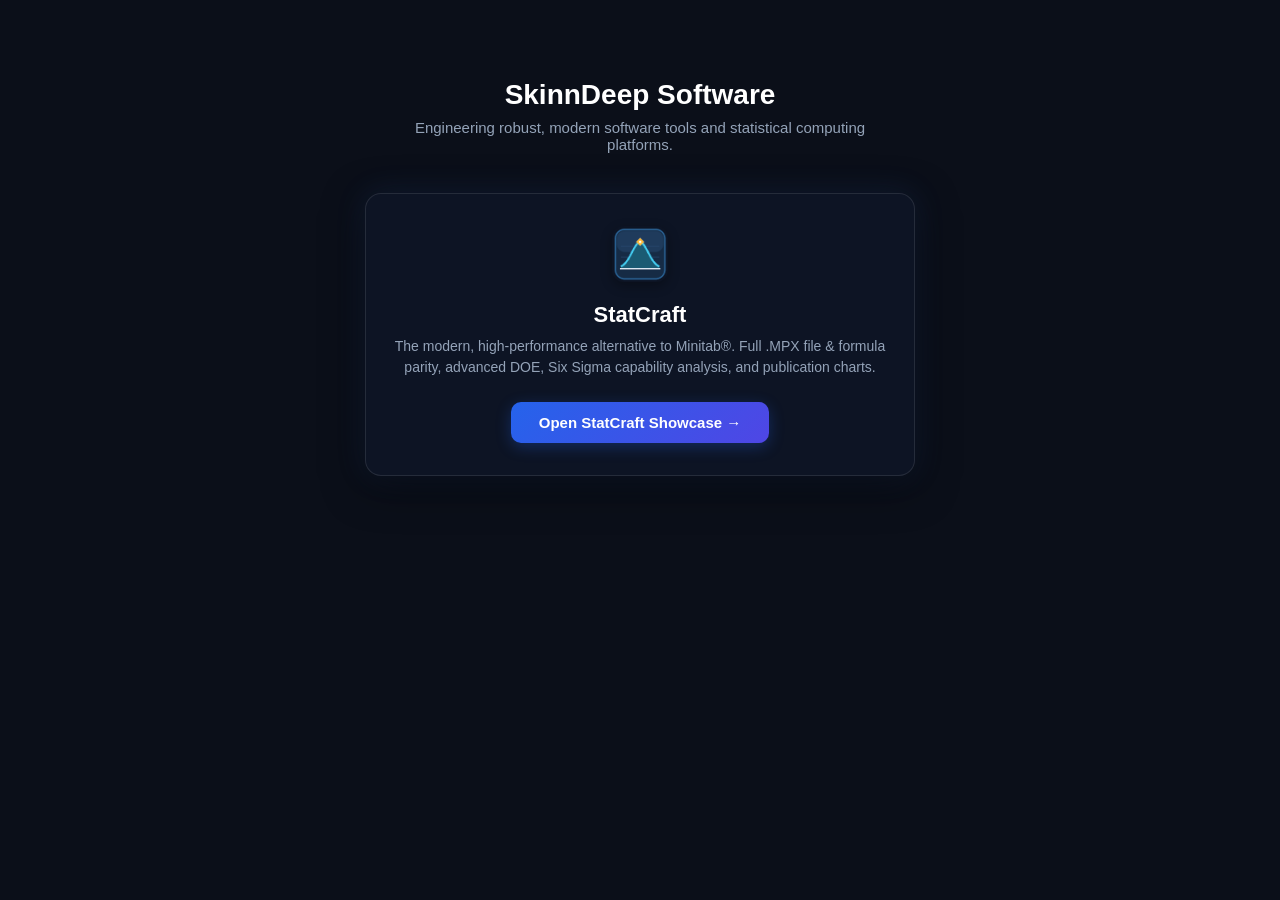
==== index.html @ db83027f "Deploy StatCraft showcase website and dynamic download portal" ====
<!DOCTYPE html>
<html lang="en">
<head>
    <meta charset="UTF-8">
    <meta name="viewport" content="width=device-width, initial-scale=1.0">
    <title>SkinnDeep — Projects & Software</title>
    <link rel="icon" type="image/png" href="statcraft/images/logo.png">
    <style>
        body {
            font-family: -apple-system, BlinkMacSystemFont, 'Segoe UI', Roboto, Helvetica, Arial, sans-serif;
            background-color: #0b0f19;
            color: #f1f5f9;
            text-align: center;
            padding: 60px 20px;
            margin: 0;
        }

        h1 {
            color: #ffffff;
            font-size: 28px;
            margin-bottom: 8px;
        }

        p {
            color: #94a3b8;
            font-size: 15px;
            max-width: 500px;
            margin: 0 auto 30px auto;
        }

        .showcase-card {
            margin-top: 40px;
            padding: 32px 24px;
            background: rgba(15, 23, 42, 0.7);
            border-radius: 16px;
            max-width: 500px;
            margin-left: auto;
            margin-right: auto;
            box-shadow: 0 10px 40px rgba(0, 0, 0, 0.5), 0 0 30px rgba(59, 130, 246, 0.15);
            border: 1px solid rgba(255, 255, 255, 0.1);
            text-align: center;
            transition: transform 0.2s, border-color 0.2s;
        }

        .showcase-card:hover {
            transform: translateY(-2px);
            border-color: rgba(96, 165, 250, 0.4);
        }

        .btn {
            display: inline-block;
            background: linear-gradient(135deg, #2563eb, #4f46e5);
            color: #ffffff;
            text-decoration: none;
            padding: 12px 28px;
            border-radius: 10px;
            font-weight: 600;
            font-size: 15px;
            box-shadow: 0 4px 15px rgba(37, 99, 235, 0.3);
            transition: all 0.2s;
        }

        .btn:hover {
            background: linear-gradient(135deg, #1d4ed8, #4338ca);
            box-shadow: 0 6px 20px rgba(37, 99, 235, 0.45);
        }
    </style>
</head>
<body>
    <h1>SkinnDeep Software</h1>
    <p>Engineering robust, modern software tools and statistical computing platforms.</p>

    <div class="showcase-card">
        <img src="statcraft/images/logo.png" alt="StatCraft" style="width: 56px; height: 56px; border-radius: 12px; margin-bottom: 16px; box-shadow: 0 4px 12px rgba(0,0,0,0.3);">
        <h2 style="margin: 0 0 8px 0; color: #ffffff; font-size: 22px;">StatCraft</h2>
        <p style="color: #94a3b8; font-size: 14px; margin-bottom: 24px; line-height: 1.5;">
            The modern, high-performance alternative to Minitab&reg;. Full .MPX file & formula parity, advanced DOE, Six Sigma capability analysis, and publication charts.
        </p>
        <a href="statcraft/" class="btn">Open StatCraft Showcase &rarr;</a>
    </div>
</body>
</html>
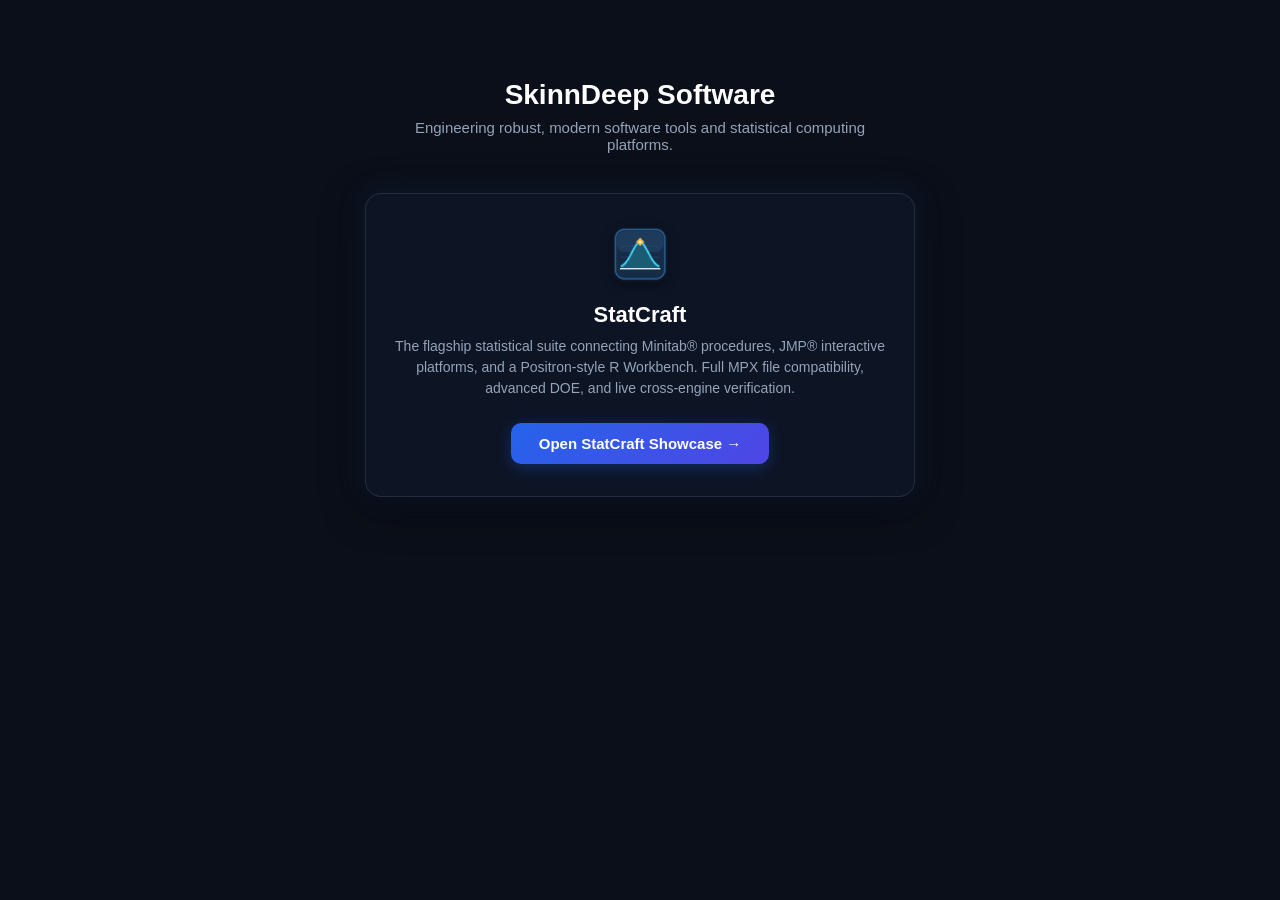
==== commit 2f4ed6fa: "docs: highlight StatCraft Connect flagship multi-mode bridge on site" ====
--- a/index.html
+++ b/index.html
@@ -74,7 +74,7 @@
         <img src="statcraft/images/logo.png" alt="StatCraft" style="width: 56px; height: 56px; border-radius: 12px; margin-bottom: 16px; box-shadow: 0 4px 12px rgba(0,0,0,0.3);">
         <h2 style="margin: 0 0 8px 0; color: #ffffff; font-size: 22px;">StatCraft</h2>
         <p style="color: #94a3b8; font-size: 14px; margin-bottom: 24px; line-height: 1.5;">
-            The modern, high-performance alternative to Minitab&reg;. Full .MPX file & formula parity, advanced DOE, Six Sigma capability analysis, and publication charts.
+            The flagship statistical suite connecting Minitab&reg; procedures, JMP&reg; interactive platforms, and a Positron-style R Workbench. Full MPX file compatibility, advanced DOE, and live cross-engine verification.
         </p>
         <a href="statcraft/" class="btn">Open StatCraft Showcase &rarr;</a>
     </div>
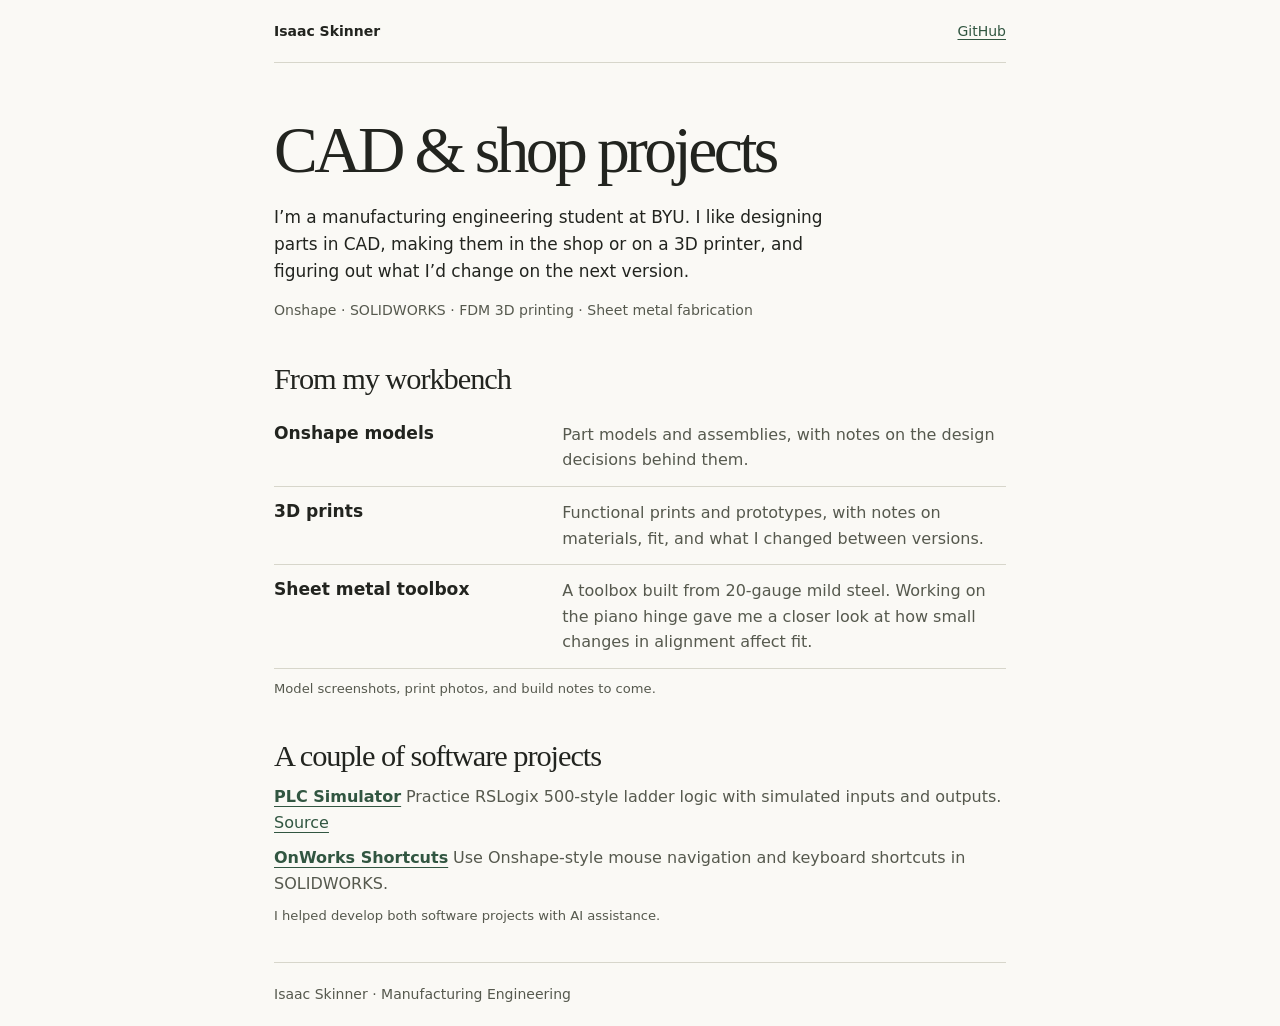
==== commit e689818c: "Put CAD and fabrication first on portfolio homepage" ====
--- a/index.html
+++ b/index.html
@@ -1,82 +1,115 @@
-<!DOCTYPE html>
+<!doctype html>
 <html lang="en">
 <head>
-    <meta charset="UTF-8">
-    <meta name="viewport" content="width=device-width, initial-scale=1.0">
-    <title>SkinnDeep — Projects & Software</title>
-    <link rel="icon" type="image/png" href="statcraft/images/logo.png">
-    <style>
-        body {
-            font-family: -apple-system, BlinkMacSystemFont, 'Segoe UI', Roboto, Helvetica, Arial, sans-serif;
-            background-color: #0b0f19;
-            color: #f1f5f9;
-            text-align: center;
-            padding: 60px 20px;
-            margin: 0;
-        }
-
-        h1 {
-            color: #ffffff;
-            font-size: 28px;
-            margin-bottom: 8px;
-        }
-
-        p {
-            color: #94a3b8;
-            font-size: 15px;
-            max-width: 500px;
-            margin: 0 auto 30px auto;
-        }
-
-        .showcase-card {
-            margin-top: 40px;
-            padding: 32px 24px;
-            background: rgba(15, 23, 42, 0.7);
-            border-radius: 16px;
-            max-width: 500px;
-            margin-left: auto;
-            margin-right: auto;
-            box-shadow: 0 10px 40px rgba(0, 0, 0, 0.5), 0 0 30px rgba(59, 130, 246, 0.15);
-            border: 1px solid rgba(255, 255, 255, 0.1);
-            text-align: center;
-            transition: transform 0.2s, border-color 0.2s;
-        }
-
-        .showcase-card:hover {
-            transform: translateY(-2px);
-            border-color: rgba(96, 165, 250, 0.4);
-        }
-
-        .btn {
-            display: inline-block;
-            background: linear-gradient(135deg, #2563eb, #4f46e5);
-            color: #ffffff;
-            text-decoration: none;
-            padding: 12px 28px;
-            border-radius: 10px;
-            font-weight: 600;
-            font-size: 15px;
-            box-shadow: 0 4px 15px rgba(37, 99, 235, 0.3);
-            transition: all 0.2s;
-        }
-
-        .btn:hover {
-            background: linear-gradient(135deg, #1d4ed8, #4338ca);
-            box-shadow: 0 6px 20px rgba(37, 99, 235, 0.45);
-        }
-    </style>
+  <meta charset="utf-8">
+  <meta name="viewport" content="width=device-width, initial-scale=1">
+  <meta name="description" content="Isaac Skinner’s portfolio of CAD, 3D printing, and manufacturing engineering projects.">
+  <title>Isaac Skinner | Manufacturing Engineering</title>
+  <link rel="icon" href="favicon.ico" sizes="any">
+  <style>
+    :root {
+      color-scheme: light;
+      --paper: #faf9f5;
+      --ink: #22241f;
+      --muted: #56594e;
+      --rule: #d7d6cb;
+      --green: #315641;
+    }
+    * { box-sizing: border-box; }
+    body {
+      margin: 0 auto;
+      max-width: 780px;
+      padding: 0 24px;
+      background: var(--paper);
+      color: var(--ink);
+      font: 16px/1.6 system-ui, sans-serif;
+    }
+    a { color: var(--green); text-underline-offset: .23em; }
+    a:hover { color: var(--ink); }
+    a:focus-visible { outline: 2px solid var(--green); outline-offset: 4px; }
+    header, footer {
+      display: flex;
+      align-items: baseline;
+      justify-content: space-between;
+      flex-wrap: wrap;
+      gap: 8px 20px;
+      padding: 20px 0;
+      border-bottom: 1px solid var(--rule);
+      font-size: .875rem;
+    }
+    header strong { font-weight: 650; }
+    main { padding: 51px 0 36px; }
+    h1, h2, h3, p { margin: 0; }
+    h1, h2 { font-family: Georgia, serif; font-weight: 500; line-height: 1.12; }
+    h1 { font-size: clamp(2.6rem, 8vw, 4.1rem); letter-spacing: -.055em; }
+    h2 { font-size: 1.9rem; letter-spacing: -.035em; }
+    h3 { font-size: 1.07rem; line-height: 1.35; }
+    .intro { max-width: 54ch; margin-top: 16px; font-size: 1.06rem; }
+    .skills { margin-top: 14px; color: var(--muted); font-size: .88rem; }
+    section { margin-top: 40px; }
+    .projects { margin-top: 13px; }
+    .project {
+      display: grid;
+      grid-template-columns: minmax(145px, .75fr) 1.25fr;
+      gap: 12px 22px;
+      padding: 13px 0;
+      border-bottom: 1px solid var(--rule);
+    }
+    .project p, .software p { color: var(--muted); }
+    .project figure { grid-column: 1 / -1; margin: 0; }
+    .project img { display: block; width: 100%; height: auto; border-radius: 4px; }
+    .note { margin-top: 9px; color: var(--muted); font-size: .82rem; }
+    .software { margin: 11px 0 0; }
+    .software div { margin-top: 10px; }
+    .software dt, .software dd { display: inline; }
+    .software dt { font-weight: 650; }
+    .software dd { margin: 0 0 0 .3em; color: var(--muted); }
+    footer { border-bottom: 0; border-top: 1px solid var(--rule); color: var(--muted); }
+    @media (max-width: 480px) {
+      main { padding-top: 34px; }
+      .project { grid-template-columns: 1fr; gap: 4px; }
+    }
+  </style>
 </head>
 <body>
-    <h1>SkinnDeep Software</h1>
-    <p>Engineering robust, modern software tools and statistical computing platforms.</p>
+  <header>
+    <strong>Isaac Skinner</strong>
+    <a href="https://github.com/SkinnDeep">GitHub</a>
+  </header>
+  <main>
+    <h1>CAD &amp; shop projects</h1>
+    <p class="intro">I’m a manufacturing engineering student at BYU. I like designing parts in CAD, making them in the shop or on a 3D printer, and figuring out what I’d change on the next version.</p>
+    <p class="skills">Onshape · SOLIDWORKS · FDM 3D printing · Sheet metal fabrication</p>
 
-    <div class="showcase-card">
-        <img src="statcraft/images/logo.png" alt="StatCraft" style="width: 56px; height: 56px; border-radius: 12px; margin-bottom: 16px; box-shadow: 0 4px 12px rgba(0,0,0,0.3);">
-        <h2 style="margin: 0 0 8px 0; color: #ffffff; font-size: 22px;">StatCraft</h2>
-        <p style="color: #94a3b8; font-size: 14px; margin-bottom: 24px; line-height: 1.5;">
-            The flagship statistical suite connecting Minitab&reg; procedures, JMP&reg; interactive platforms, and a Positron-style R Workbench. Full MPX file compatibility, advanced DOE, and live cross-engine verification.
-        </p>
-        <a href="statcraft/" class="btn">Open StatCraft Showcase &rarr;</a>
-    </div>
+    <section aria-labelledby="workbench">
+      <h2 id="workbench">From my workbench</h2>
+      <div class="projects">
+        <!-- Add a figure with an image and caption inside each project as photos arrive. -->
+        <article class="project">
+          <h3>Onshape models</h3>
+          <p>Part models and assemblies, with notes on the design decisions behind them.</p>
+        </article>
+        <article class="project">
+          <h3>3D prints</h3>
+          <p>Functional prints and prototypes, with notes on materials, fit, and what I changed between versions.</p>
+        </article>
+        <article class="project">
+          <h3>Sheet metal toolbox</h3>
+          <p>A toolbox built from 20-gauge mild steel. Working on the piano hinge gave me a closer look at how small changes in alignment affect fit.</p>
+        </article>
+      </div>
+      <p class="note">Model screenshots, print photos, and build notes to come.</p>
+    </section>
+
+    <section aria-labelledby="software">
+      <h2 id="software">A couple of software projects</h2>
+      <dl class="software">
+        <div><dt><a href="https://skinndeep.github.io/plc-simulator/">PLC Simulator</a></dt><dd>Practice RSLogix 500-style ladder logic with simulated inputs and outputs. <a href="https://github.com/SkinnDeep/plc-simulator">Source</a></dd></div>
+        <div><dt><a href="https://github.com/SkinnDeep/OnWorks-Shortcuts">OnWorks Shortcuts</a></dt><dd>Use Onshape-style mouse navigation and keyboard shortcuts in SOLIDWORKS.</dd></div>
+      </dl>
+      <p class="note">I helped develop both software projects with AI assistance.</p>
+    </section>
+  </main>
+  <footer><span>Isaac Skinner · Manufacturing Engineering</span></footer>
 </body>
 </html>
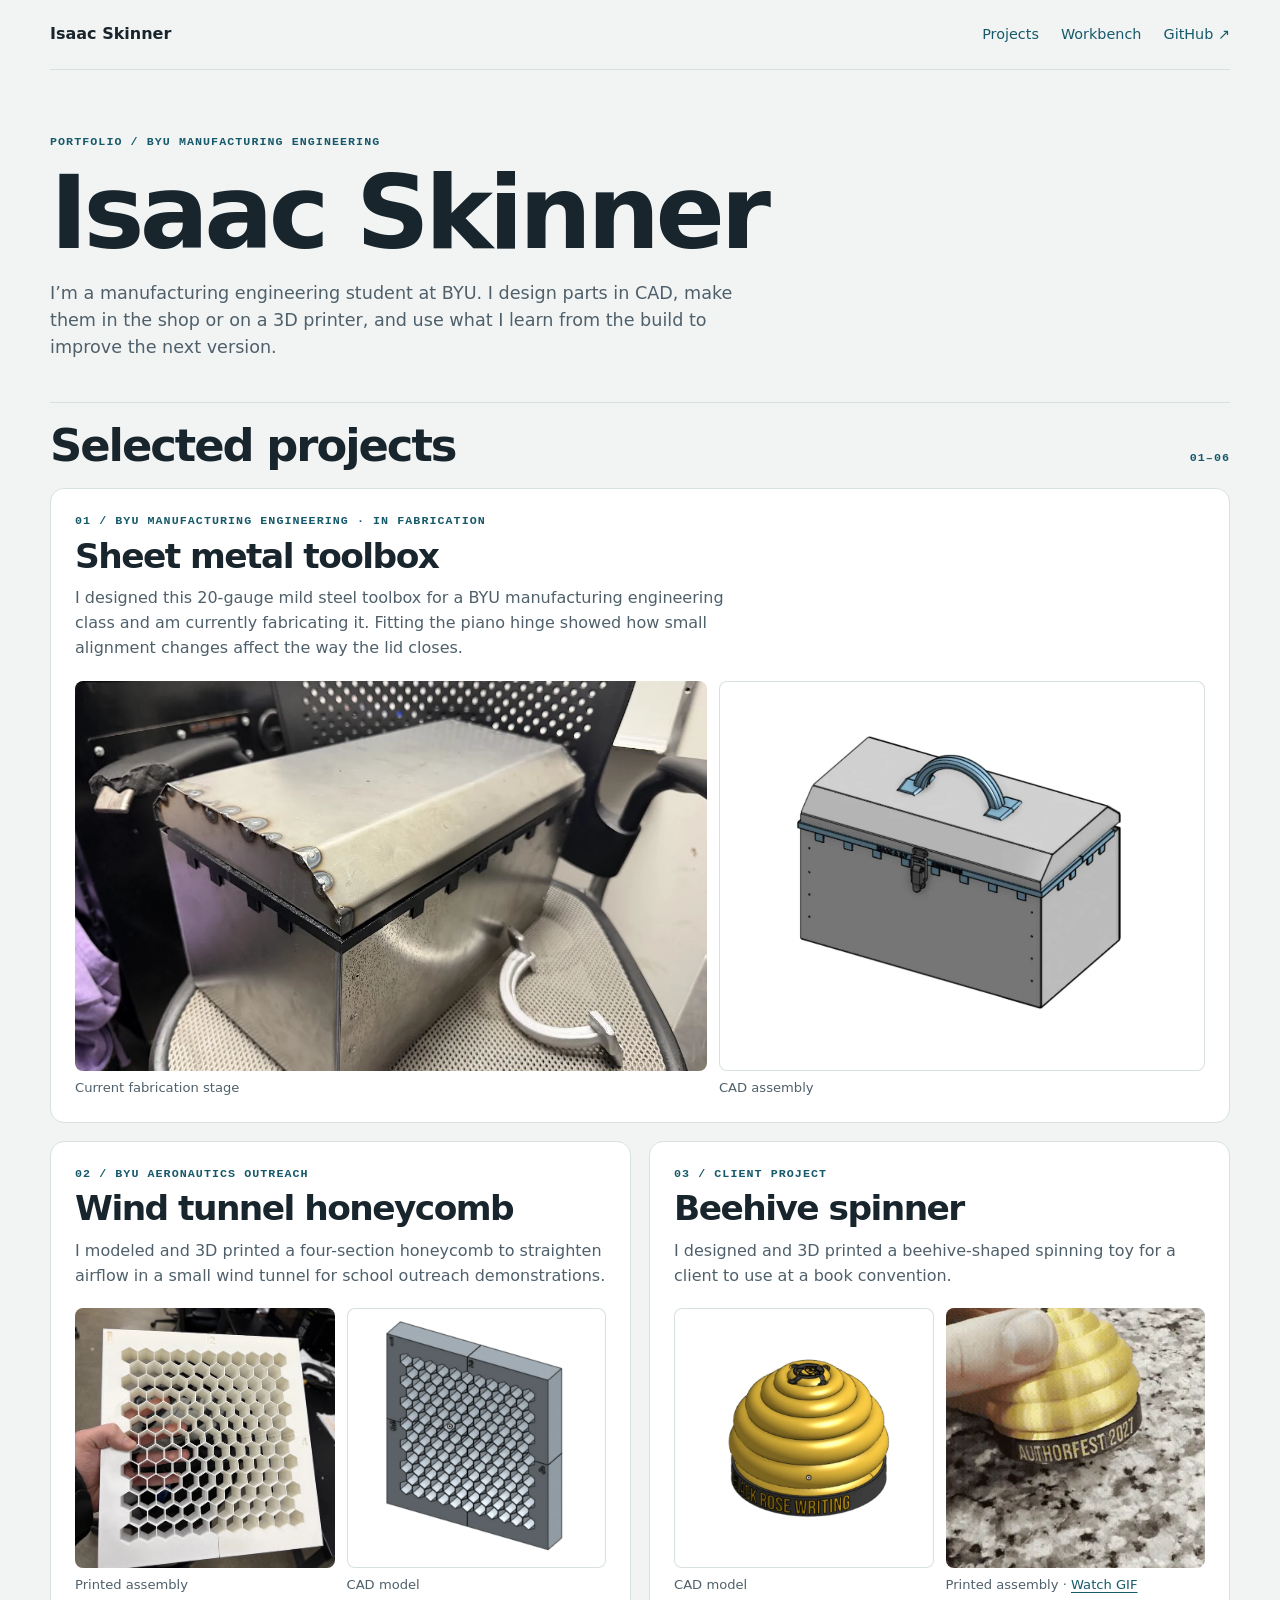
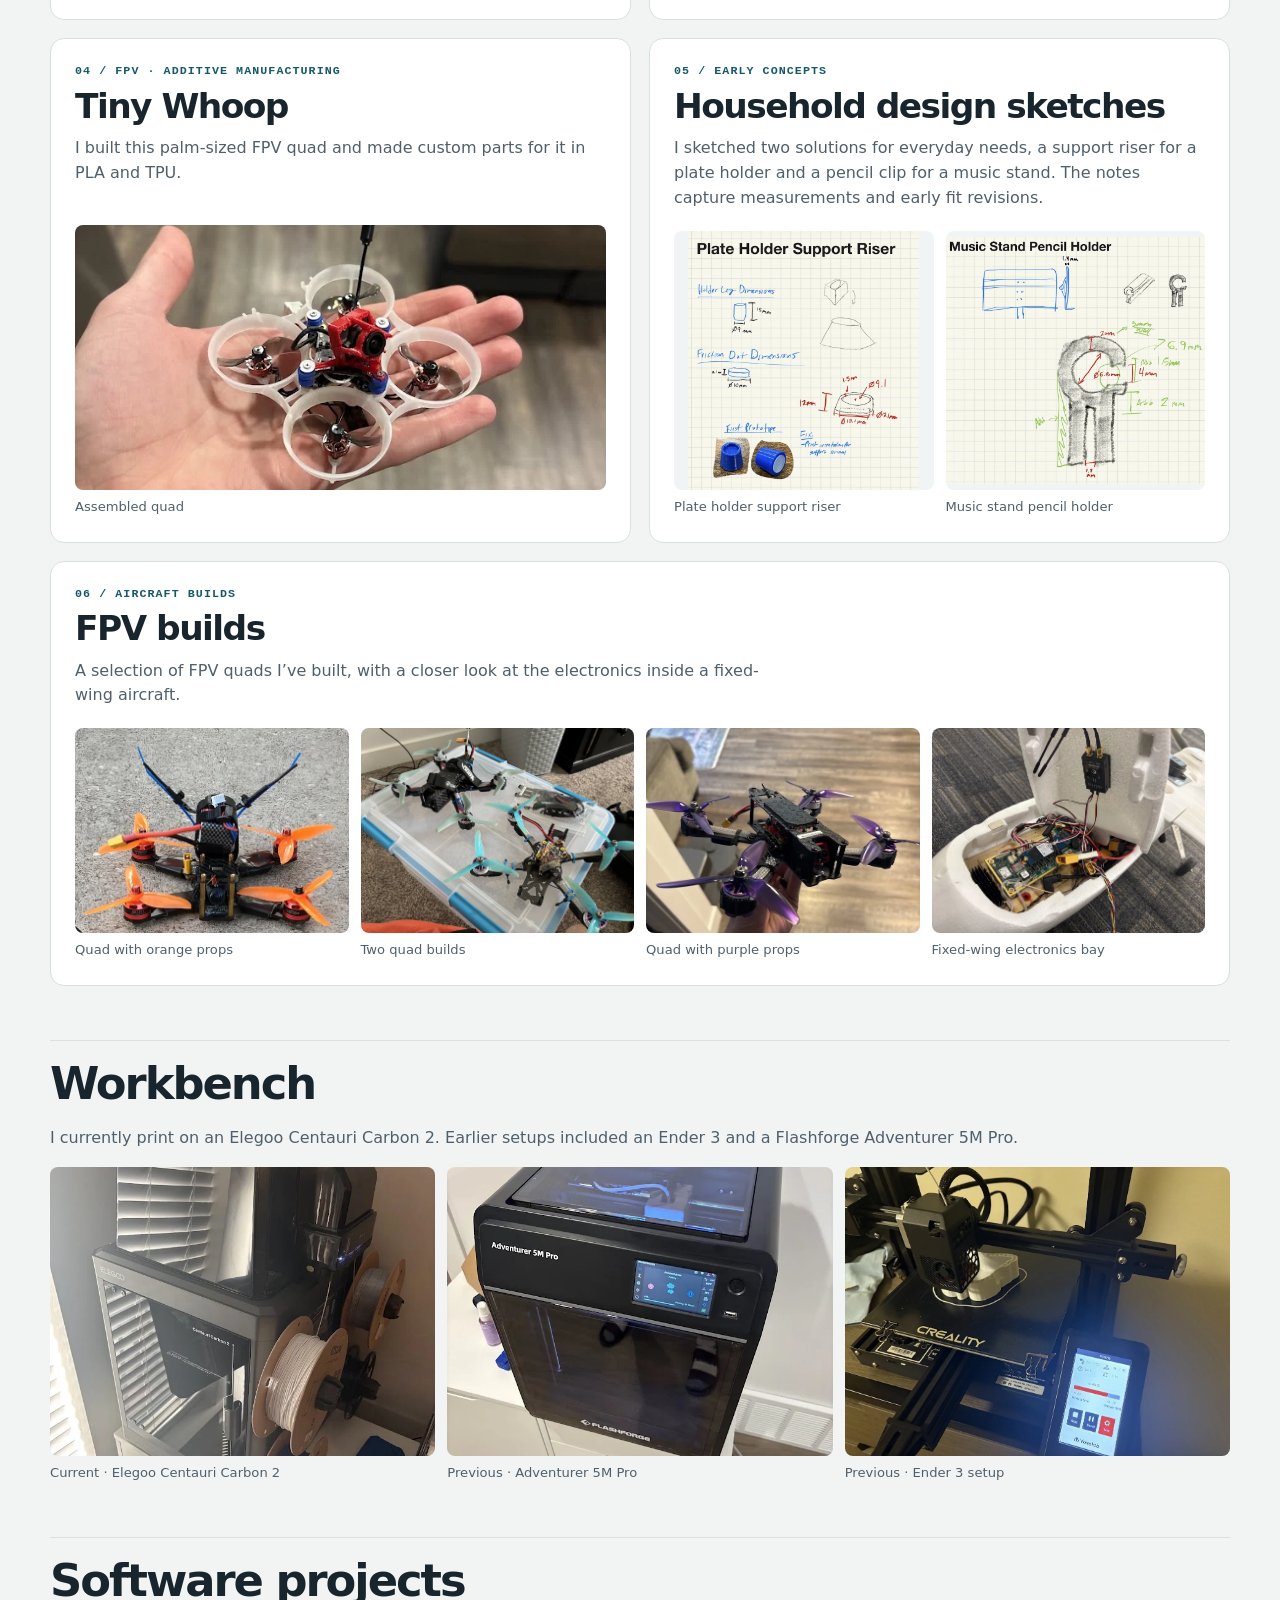
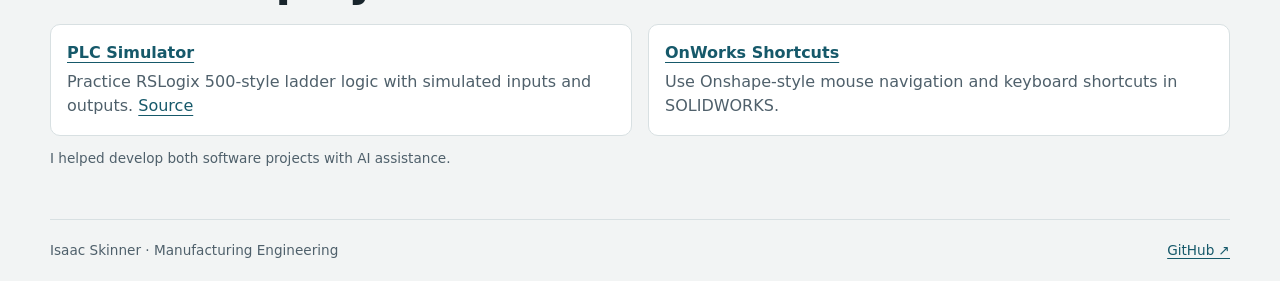
==== commit 4418e42b: "Showcase manufacturing and FPV projects" ====
--- a/index.html
+++ b/index.html
@@ -1,115 +1,61 @@
 <!doctype html>
 <html lang="en">
 <head>
-  <meta charset="utf-8">
-  <meta name="viewport" content="width=device-width, initial-scale=1">
-  <meta name="description" content="Isaac Skinner’s portfolio of CAD, 3D printing, and manufacturing engineering projects.">
-  <title>Isaac Skinner | Manufacturing Engineering</title>
-  <link rel="icon" href="favicon.ico" sizes="any">
-  <style>
-    :root {
-      color-scheme: light;
-      --paper: #faf9f5;
-      --ink: #22241f;
-      --muted: #56594e;
-      --rule: #d7d6cb;
-      --green: #315641;
-    }
-    * { box-sizing: border-box; }
-    body {
-      margin: 0 auto;
-      max-width: 780px;
-      padding: 0 24px;
-      background: var(--paper);
-      color: var(--ink);
-      font: 16px/1.6 system-ui, sans-serif;
-    }
-    a { color: var(--green); text-underline-offset: .23em; }
-    a:hover { color: var(--ink); }
-    a:focus-visible { outline: 2px solid var(--green); outline-offset: 4px; }
-    header, footer {
-      display: flex;
-      align-items: baseline;
-      justify-content: space-between;
-      flex-wrap: wrap;
-      gap: 8px 20px;
-      padding: 20px 0;
-      border-bottom: 1px solid var(--rule);
-      font-size: .875rem;
-    }
-    header strong { font-weight: 650; }
-    main { padding: 51px 0 36px; }
-    h1, h2, h3, p { margin: 0; }
-    h1, h2 { font-family: Georgia, serif; font-weight: 500; line-height: 1.12; }
-    h1 { font-size: clamp(2.6rem, 8vw, 4.1rem); letter-spacing: -.055em; }
-    h2 { font-size: 1.9rem; letter-spacing: -.035em; }
-    h3 { font-size: 1.07rem; line-height: 1.35; }
-    .intro { max-width: 54ch; margin-top: 16px; font-size: 1.06rem; }
-    .skills { margin-top: 14px; color: var(--muted); font-size: .88rem; }
-    section { margin-top: 40px; }
-    .projects { margin-top: 13px; }
-    .project {
-      display: grid;
-      grid-template-columns: minmax(145px, .75fr) 1.25fr;
-      gap: 12px 22px;
-      padding: 13px 0;
-      border-bottom: 1px solid var(--rule);
-    }
-    .project p, .software p { color: var(--muted); }
-    .project figure { grid-column: 1 / -1; margin: 0; }
-    .project img { display: block; width: 100%; height: auto; border-radius: 4px; }
-    .note { margin-top: 9px; color: var(--muted); font-size: .82rem; }
-    .software { margin: 11px 0 0; }
-    .software div { margin-top: 10px; }
-    .software dt, .software dd { display: inline; }
-    .software dt { font-weight: 650; }
-    .software dd { margin: 0 0 0 .3em; color: var(--muted); }
-    footer { border-bottom: 0; border-top: 1px solid var(--rule); color: var(--muted); }
-    @media (max-width: 480px) {
-      main { padding-top: 34px; }
-      .project { grid-template-columns: 1fr; gap: 4px; }
-    }
-  </style>
+<meta charset="utf-8">
+<meta name="viewport" content="width=device-width, initial-scale=1">
+<meta name="description" content="Isaac Skinner’s manufacturing engineering portfolio, featuring CAD, sheet metal fabrication, 3D printing, and FPV builds.">
+<title>Isaac Skinner | Manufacturing Engineering</title>
+<link rel="icon" href="favicon.ico" sizes="any">
+<link rel="stylesheet" href="portfolio.css">
 </head>
 <body>
-  <header>
-    <strong>Isaac Skinner</strong>
-    <a href="https://github.com/SkinnDeep">GitHub</a>
-  </header>
-  <main>
-    <h1>CAD &amp; shop projects</h1>
-    <p class="intro">I’m a manufacturing engineering student at BYU. I like designing parts in CAD, making them in the shop or on a 3D printer, and figuring out what I’d change on the next version.</p>
-    <p class="skills">Onshape · SOLIDWORKS · FDM 3D printing · Sheet metal fabrication</p>
-
-    <section aria-labelledby="workbench">
-      <h2 id="workbench">From my workbench</h2>
-      <div class="projects">
-        <!-- Add a figure with an image and caption inside each project as photos arrive. -->
-        <article class="project">
-          <h3>Onshape models</h3>
-          <p>Part models and assemblies, with notes on the design decisions behind them.</p>
-        </article>
-        <article class="project">
-          <h3>3D prints</h3>
-          <p>Functional prints and prototypes, with notes on materials, fit, and what I changed between versions.</p>
-        </article>
-        <article class="project">
-          <h3>Sheet metal toolbox</h3>
-          <p>A toolbox built from 20-gauge mild steel. Working on the piano hinge gave me a closer look at how small changes in alignment affect fit.</p>
-        </article>
-      </div>
-      <p class="note">Model screenshots, print photos, and build notes to come.</p>
-    </section>
-
-    <section aria-labelledby="software">
-      <h2 id="software">A couple of software projects</h2>
-      <dl class="software">
+<header class="shell masthead">
+  <a class="brand" href="./">Isaac Skinner</a>
+  <nav aria-label="Main navigation"><a href="#work">Projects</a><a href="#workbench">Workbench</a><a href="https://github.com/SkinnDeep">GitHub ↗</a></nav>
+</header>
+<main class="shell">
+  <div class="intro">
+    <p class="eyebrow">Portfolio / BYU Manufacturing Engineering</p>
+    <h1>Isaac Skinner</h1>
+    <p>I’m a manufacturing engineering student at BYU. I design parts in CAD, make them in the shop or on a 3D printer, and use what I learn from the build to improve the next version.</p>
+  </div>
+  <section id="work" aria-labelledby="work-title">
+    <div class="section-head"><h2 id="work-title">Selected projects</h2><span class="eyebrow">01–06</span></div>
+    <div class="projects"><article class="card wide" id="toolbox">
+  <div class="copy"><p class="eyebrow">01 / BYU Manufacturing Engineering · In fabrication</p><h3>Sheet metal toolbox</h3><p>I designed this 20-gauge mild steel toolbox for a BYU manufacturing engineering class and am currently fabricating it. Fitting the piano hinge showed how small alignment changes affect the way the lid closes.</p></div>
+  <div class="gallery"><figure class="photo"><a href="assets/toolbox-build.webp"><img src="assets/toolbox-build.webp" alt="Partially assembled steel toolbox with its handle beside it" width="1115" height="836"></a><figcaption>Current fabrication stage</figcaption></figure><figure class="cad"><a href="assets/toolbox-cad.webp"><img src="assets/toolbox-cad.webp" alt="CAD assembly of the toolbox with its handle and latch" width="930" height="580"></a><figcaption>CAD assembly</figcaption></figure></div>
+</article><article class="card" id="wind-tunnel">
+  <div class="copy"><p class="eyebrow">02 / BYU Aeronautics outreach</p><h3>Wind tunnel honeycomb</h3><p>I modeled and 3D printed a four-section honeycomb to straighten airflow in a small wind tunnel for school outreach demonstrations.</p></div>
+  <div class="gallery"><figure class=""><a href="assets/honeycomb-print.webp"><img src="assets/honeycomb-print.webp" alt="Four assembled sections of the white printed honeycomb" width="627" height="836" loading="lazy"></a><figcaption>Printed assembly</figcaption></figure><figure class="cad"><a href="assets/honeycomb-cad.webp"><img src="assets/honeycomb-cad.webp" alt="CAD model of the four numbered honeycomb sections" width="645" height="634" loading="lazy"></a><figcaption>CAD model</figcaption></figure></div>
+</article><article class="card" id="beehive">
+  <div class="copy"><p class="eyebrow">03 / Client project</p><h3>Beehive spinner</h3><p>I designed and 3D printed a beehive-shaped spinning toy for a client to use at a book convention.</p></div>
+  <div class="gallery"><figure class="cad"><a href="assets/beehive-cad.webp"><img src="assets/beehive-cad.webp" alt="Gold beehive CAD model on a Black Rose Writing base" width="689" height="524" loading="lazy"></a><figcaption>CAD model</figcaption></figure><figure class=""><a href="assets/beehive-demo.webp"><img src="assets/beehive-demo.webp" alt="The assembled printed beehive toy" width="420" height="746" loading="lazy"></a><figcaption>Printed assembly · <a href="assets/beehive-demo.gif">Watch GIF</a></figcaption></figure></div>
+</article><article class="card" id="whoop">
+  <div class="copy"><p class="eyebrow">04 / FPV · Additive manufacturing</p><h3>Tiny Whoop</h3><p>I built this palm-sized FPV quad and made custom parts for it in PLA and TPU.</p></div>
+  <div class="gallery"><figure class="whoop"><a href="assets/whoop.webp"><img src="assets/whoop.webp" alt="Ducted Tiny Whoop quadcopter held in one hand" width="627" height="836" loading="lazy"></a><figcaption>Assembled quad</figcaption></figure></div>
+</article><article class="card" id="sketches">
+  <div class="copy"><p class="eyebrow">05 / Early concepts</p><h3>Household design sketches</h3><p>I sketched two solutions for everyday needs, a support riser for a plate holder and a pencil clip for a music stand. The notes capture measurements and early fit revisions.</p></div>
+  <div class="gallery"><figure class="sketch"><a href="assets/riser.webp"><img src="assets/riser.webp" alt="Dimensioned plate holder riser sketch with prototype photos" width="744" height="836" loading="lazy"></a><figcaption>Plate holder support riser</figcaption></figure><figure class="sketch"><a href="assets/pencil.webp"><img src="assets/pencil.webp" alt="Annotated sketch of a clip-on pencil holder" width="878" height="836" loading="lazy"></a><figcaption>Music stand pencil holder</figcaption></figure></div>
+</article><article class="card wide" id="fpv">
+  <div class="copy"><p class="eyebrow">06 / Aircraft builds</p><h3>FPV builds</h3><p>A selection of FPV quads I’ve built, with a closer look at the electronics inside a fixed-wing aircraft.</p></div>
+  <div class="gallery"><figure class="photo"><a href="assets/fpv-orange.webp"><img src="assets/fpv-orange.webp" alt="FPV quad with orange propellers" width="1110" height="836" loading="lazy"></a><figcaption>Quad with orange props</figcaption></figure><figure class="photo"><a href="assets/fpv-pair.webp"><img src="assets/fpv-pair.webp" alt="Two FPV quads with mint propellers and visible wiring" width="1115" height="836" loading="lazy"></a><figcaption>Two quad builds</figcaption></figure><figure class="photo"><a href="assets/fpv-purple.webp"><img src="assets/fpv-purple.webp" alt="Handheld FPV quad with purple propellers" width="627" height="836" loading="lazy"></a><figcaption>Quad with purple props</figcaption></figure><figure class="photo"><a href="assets/aircraft.webp"><img src="assets/aircraft.webp" alt="Open fixed-wing fuselage showing wiring and electronics" width="1115" height="836" loading="lazy"></a><figcaption>Fixed-wing electronics bay</figcaption></figure></div>
+</article></div>
+  </section>
+  <section id="workbench" aria-labelledby="bench-title">
+    <div class="section-head"><h2 id="bench-title">Workbench</h2></div>
+    <p class="section-intro">I currently print on an Elegoo Centauri Carbon 2. Earlier setups included an Ender 3 and a Flashforge Adventurer 5M Pro.</p>
+    <div class="gallery printers"><figure class="photo"><a href="assets/cc2.webp"><img src="assets/cc2.webp" alt="Enclosed Elegoo Centauri Carbon 2 with filament spools" width="627" height="836" loading="lazy"></a><figcaption>Current · Elegoo Centauri Carbon 2</figcaption></figure><figure class="photo"><a href="assets/adm.webp"><img src="assets/adm.webp" alt="Flashforge Adventurer 5M Pro on a cabinet" width="627" height="836" loading="lazy"></a><figcaption>Previous · Adventurer 5M Pro</figcaption></figure><figure class="photo"><a href="assets/ender.webp"><img src="assets/ender.webp" alt="Open-frame 3D printer in the middle of a print" width="1115" height="836" loading="lazy"></a><figcaption>Previous · Ender 3 setup</figcaption></figure></div>
+  </section>
+  <section aria-labelledby="software-title">
+    <div class="section-head"><h2 id="software-title">Software projects</h2></div>
+    <dl class="software">
         <div><dt><a href="https://skinndeep.github.io/plc-simulator/">PLC Simulator</a></dt><dd>Practice RSLogix 500-style ladder logic with simulated inputs and outputs. <a href="https://github.com/SkinnDeep/plc-simulator">Source</a></dd></div>
         <div><dt><a href="https://github.com/SkinnDeep/OnWorks-Shortcuts">OnWorks Shortcuts</a></dt><dd>Use Onshape-style mouse navigation and keyboard shortcuts in SOLIDWORKS.</dd></div>
       </dl>
       <p class="note">I helped develop both software projects with AI assistance.</p>
-    </section>
-  </main>
-  <footer><span>Isaac Skinner · Manufacturing Engineering</span></footer>
+
+  </section>
+</main>
+<footer class="shell"><span>Isaac Skinner · Manufacturing Engineering</span><a href="https://github.com/SkinnDeep">GitHub ↗</a></footer>
 </body>
 </html>
--- a/portfolio.css
+++ b/portfolio.css
@@ -0,0 +1,66 @@
+:root {
+  color-scheme: light;
+  --ink: #19252c;
+  --muted: #4f606b;
+  --paper: #f2f4f4;
+  --line: #d8e0e2;
+  --accent: #16596a;
+}
+* { box-sizing: border-box; }
+body { margin: 0; background: var(--paper); color: var(--ink); font: 16px/1.55 system-ui, sans-serif; }
+a { color: var(--accent); text-underline-offset: .22em; }
+a:hover { color: var(--ink); }
+a:focus-visible { outline: 3px solid var(--accent); outline-offset: 4px; }
+.shell { width: min(1180px, calc(100% - 48px)); margin-inline: auto; }
+.masthead, footer, .section-head { display: flex; align-items: baseline; justify-content: space-between; gap: 12px 24px; flex-wrap: wrap; }
+.masthead { padding: 22px 0; border-bottom: 1px solid var(--line); }
+.brand { color: var(--ink); font-weight: 750; text-decoration: none; }
+nav { display: flex; flex-wrap: wrap; gap: 8px 22px; }
+nav a { font-size: .9rem; text-decoration: none; }
+nav a:hover { text-decoration: underline; }
+.intro { padding: clamp(36px, 5vw, 68px) 0 40px; }
+h1, h2, h3, p { margin: 0; }
+h1, h2, h3 { line-height: 1.06; letter-spacing: -.045em; }
+h1 { font-size: clamp(3.1rem, 8vw, 6.4rem); margin: 8px 0 12px; }
+h2 { font-size: clamp(1.85rem, 4vw, 2.8rem); }
+h3 { font-size: clamp(1.55rem, 3vw, 2.15rem); margin: 7px 0 12px; }
+.intro > p:last-child { max-width: 61ch; font-size: 1.1rem; }
+.eyebrow { font: 650 .73rem/1.5 ui-monospace, Consolas, monospace; text-transform: uppercase; letter-spacing: .09em; color: var(--accent); }
+.section-head { border-top: 1px solid var(--line); padding: 19px 0; }
+section + section { margin-top: 54px; }
+.projects { display: grid; grid-template-columns: repeat(2, minmax(0, 1fr)); gap: 18px; }
+.card { display: flex; flex-direction: column; justify-content: space-between; gap: 20px; border: 1px solid var(--line); background: #fff; border-radius: 14px; padding: clamp(14px, 2vw, 24px); }
+.card.wide { grid-column: 1 / -1; }
+.copy > p:last-child, .intro > p:last-child, .section-intro, .software dd, .note { color: var(--muted); }
+.copy > p:last-child { max-width: 68ch; }
+.gallery { display: grid; grid-auto-columns: minmax(0, 1fr); grid-auto-flow: column; gap: 12px; }
+figure { min-width: 0; margin: 0; }
+figure > a { display: block; border-radius: 8px; overflow: hidden; background: #f1f4f5; }
+figure img { display: block; width: 100%; height: auto; aspect-ratio: 1 / 1; object-fit: cover; }
+figure.cad img, figure.sketch img { object-fit: contain; }
+figure.cad > a { background: #fff; box-shadow: inset 0 0 0 1px var(--line); }
+figure.cad img { padding: 8px; }
+#toolbox img, #fpv img { aspect-ratio: 4 / 3; }
+#toolbox .gallery { grid-template-columns: 1.3fr 1fr; align-items: end; }
+#toolbox img { height: clamp(200px, 32vw, 390px); }
+#wind-tunnel .gallery figure:first-child img { object-position: center 75%; }
+.whoop img { aspect-ratio: 2 / 1; object-position: center 46%; }
+figcaption { margin-top: 7px; color: var(--muted); font-size: .82rem; }
+.section-intro { margin: 0 0 16px; }
+.printers img { aspect-ratio: 4 / 3; }
+.software { margin: 0; display: grid; grid-template-columns: repeat(2, minmax(0, 1fr)); gap: 16px; }
+.software div { background: #fff; border: 1px solid var(--line); border-radius: 10px; padding: 16px; }
+.software dt { font-weight: 700; margin-bottom: 4px; }
+.software dd { margin: 0; }
+.note { margin-top: 12px; font-size: .85rem; }
+footer { margin-top: 50px !important; border-top: 1px solid var(--line); padding: 20px 0; color: var(--muted); font-size: .85rem; }
+@media (max-width: 720px) {
+  .shell { width: calc(100% - 32px); }
+  .projects, .software { grid-template-columns: 1fr; }
+  #toolbox .gallery { grid-template-columns: repeat(2, minmax(0, 1fr)); }
+  #toolbox img { height: auto; }
+  #fpv .gallery, .printers { grid-auto-flow: row; grid-template-columns: repeat(2, minmax(0, 1fr)); }
+}
+@media (max-width: 380px) {
+  #toolbox .gallery { grid-auto-flow: row; grid-template-columns: 1fr; }
+}
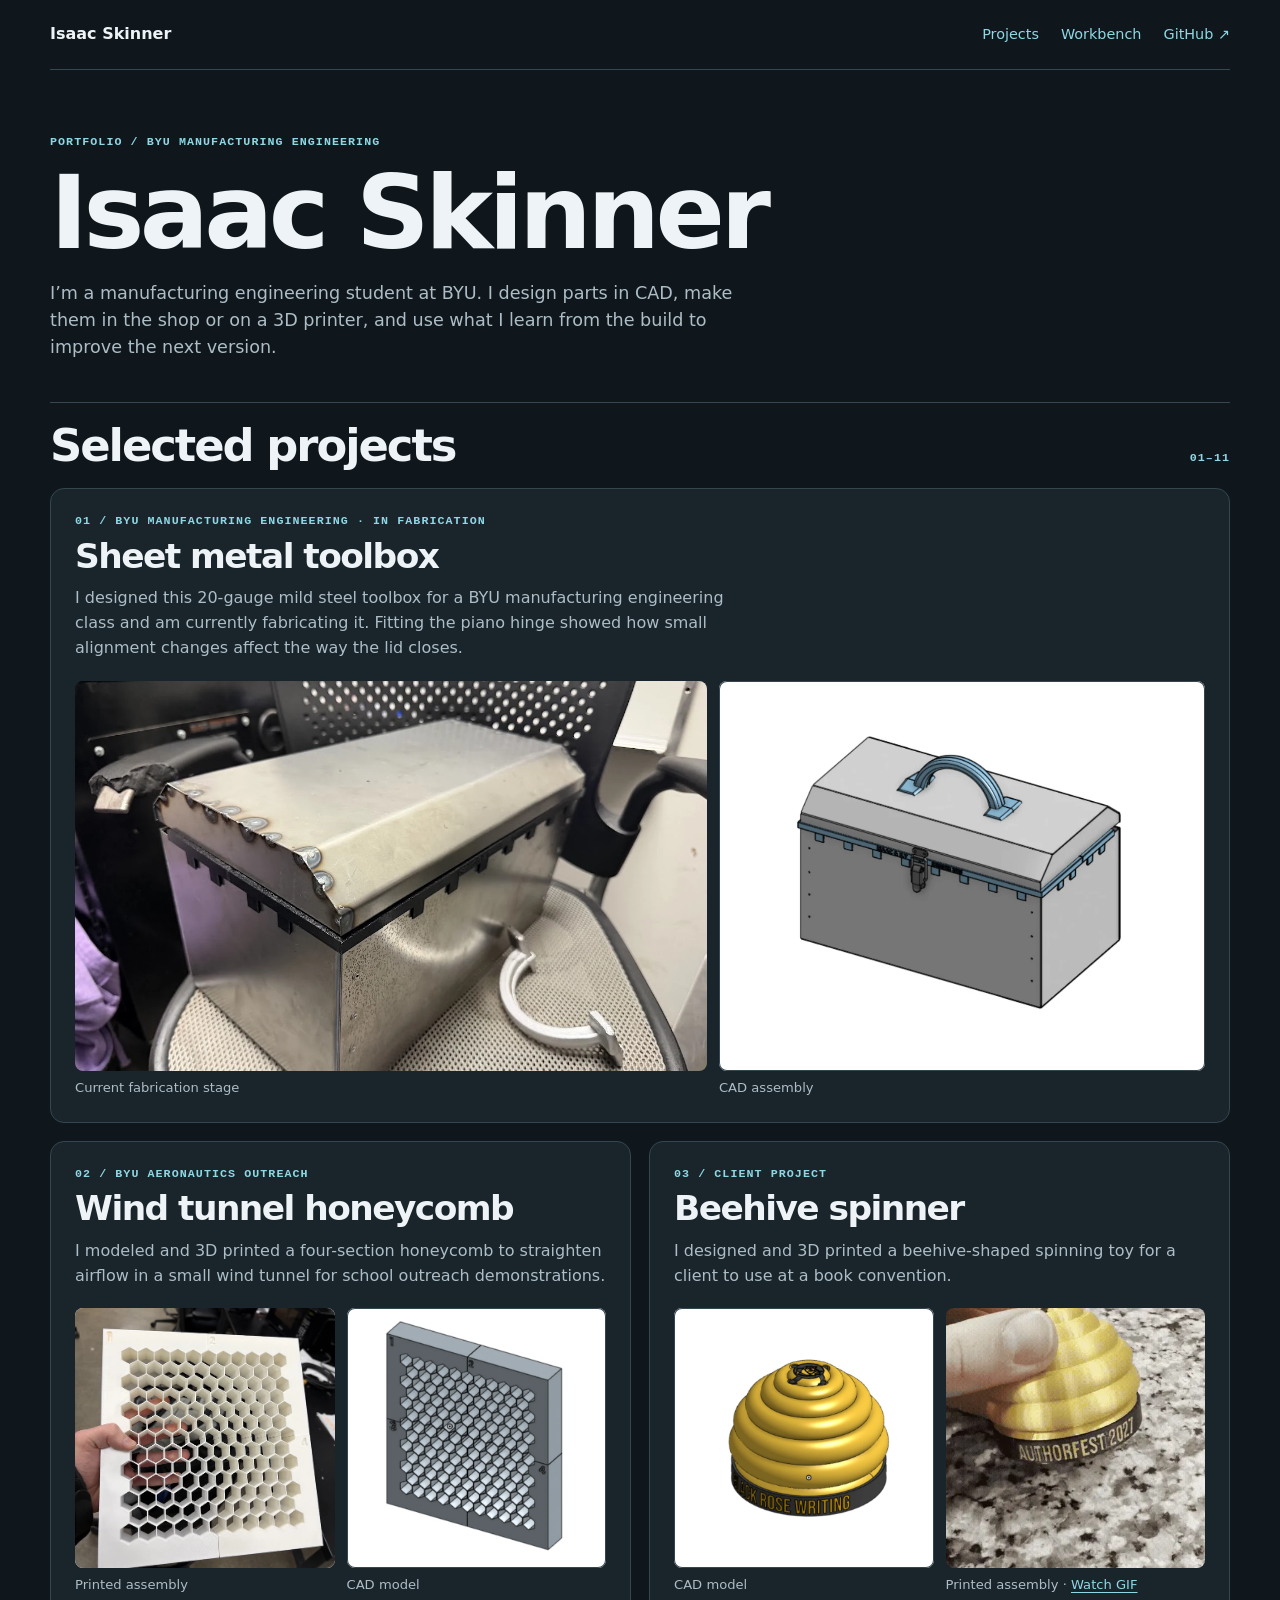
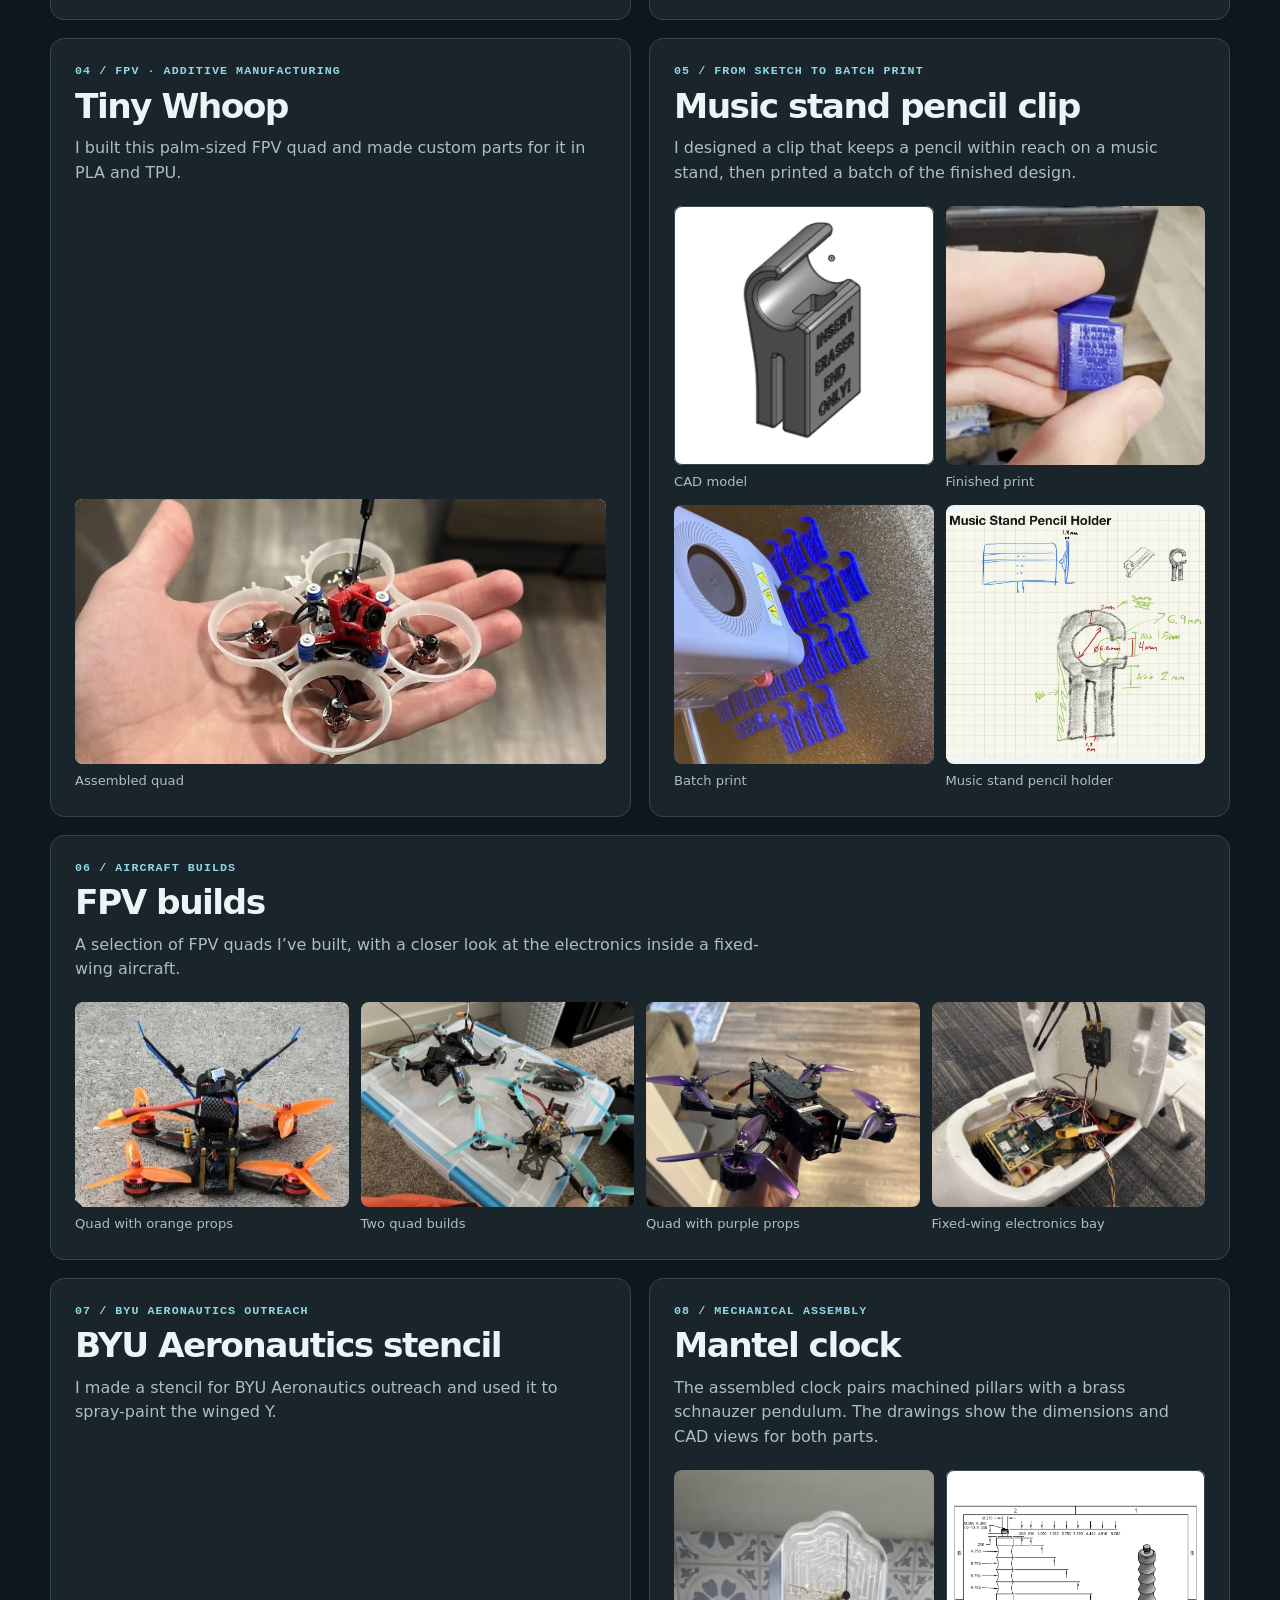
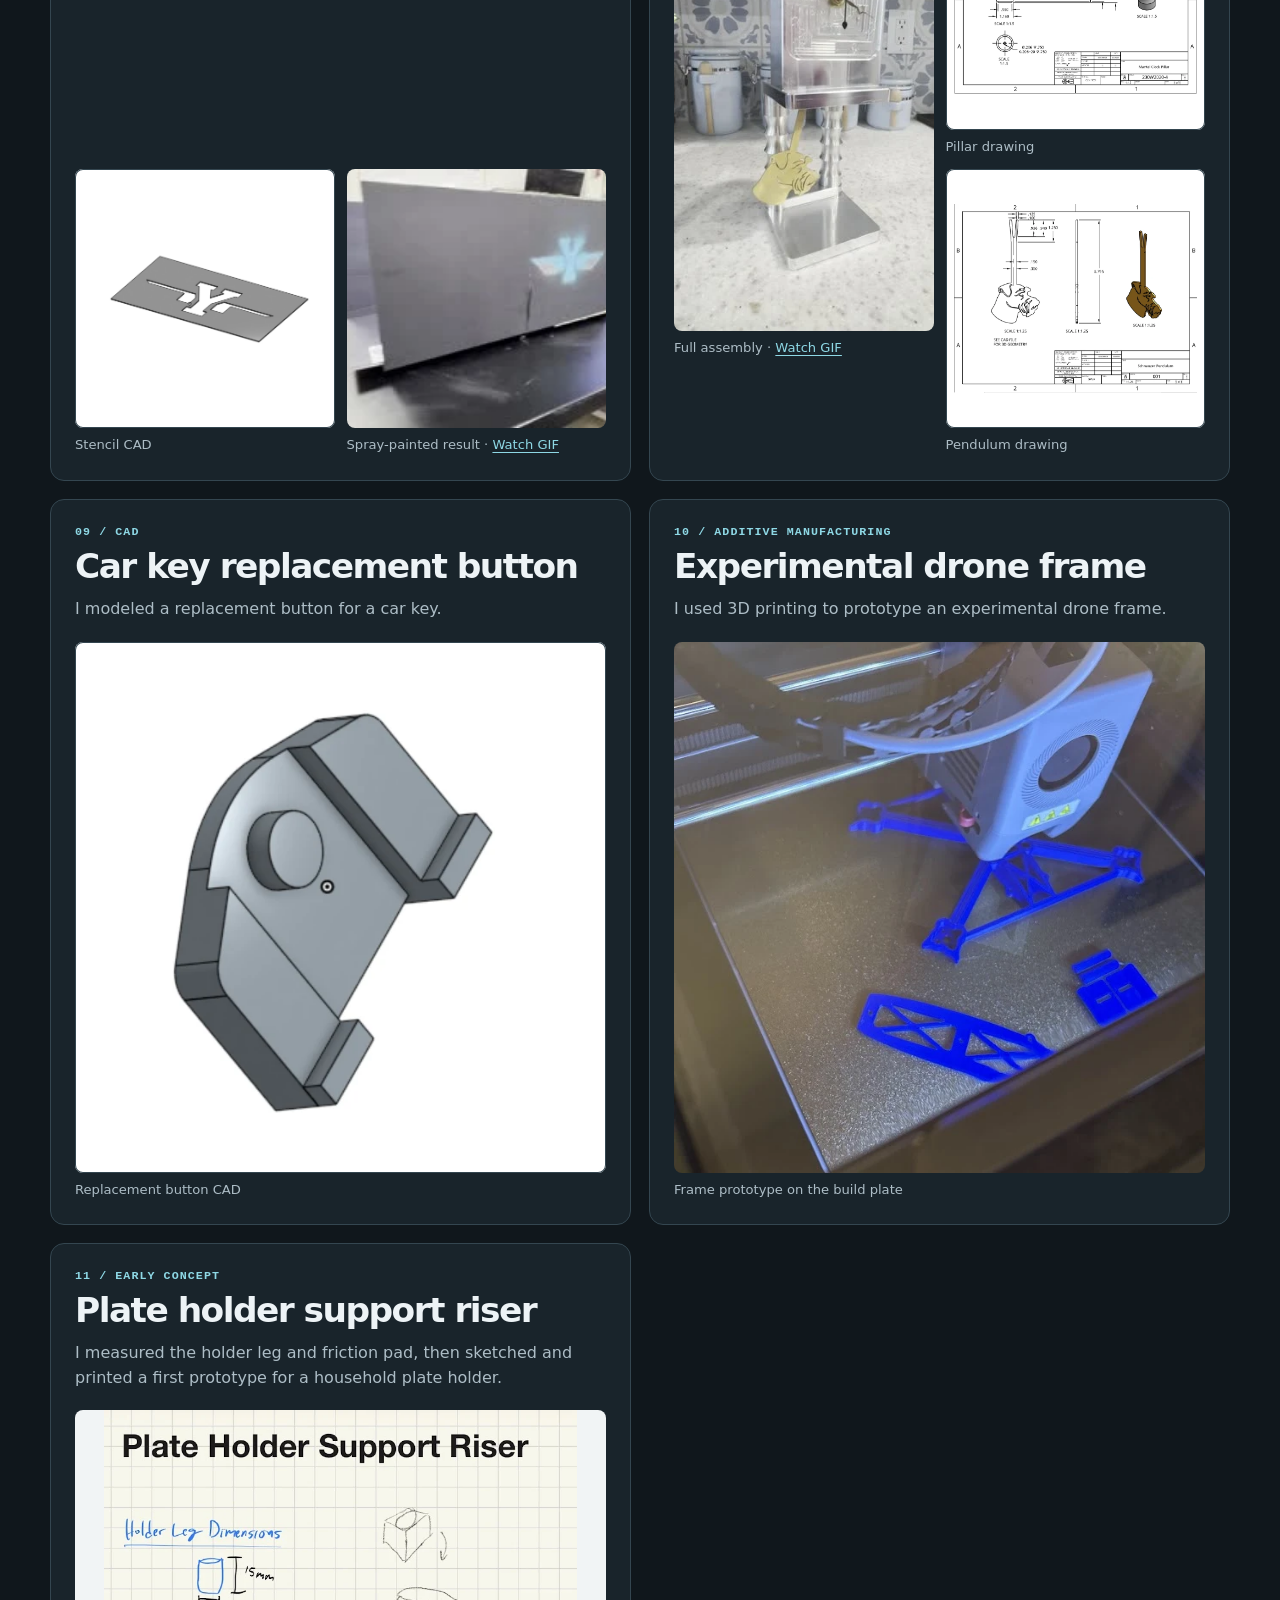
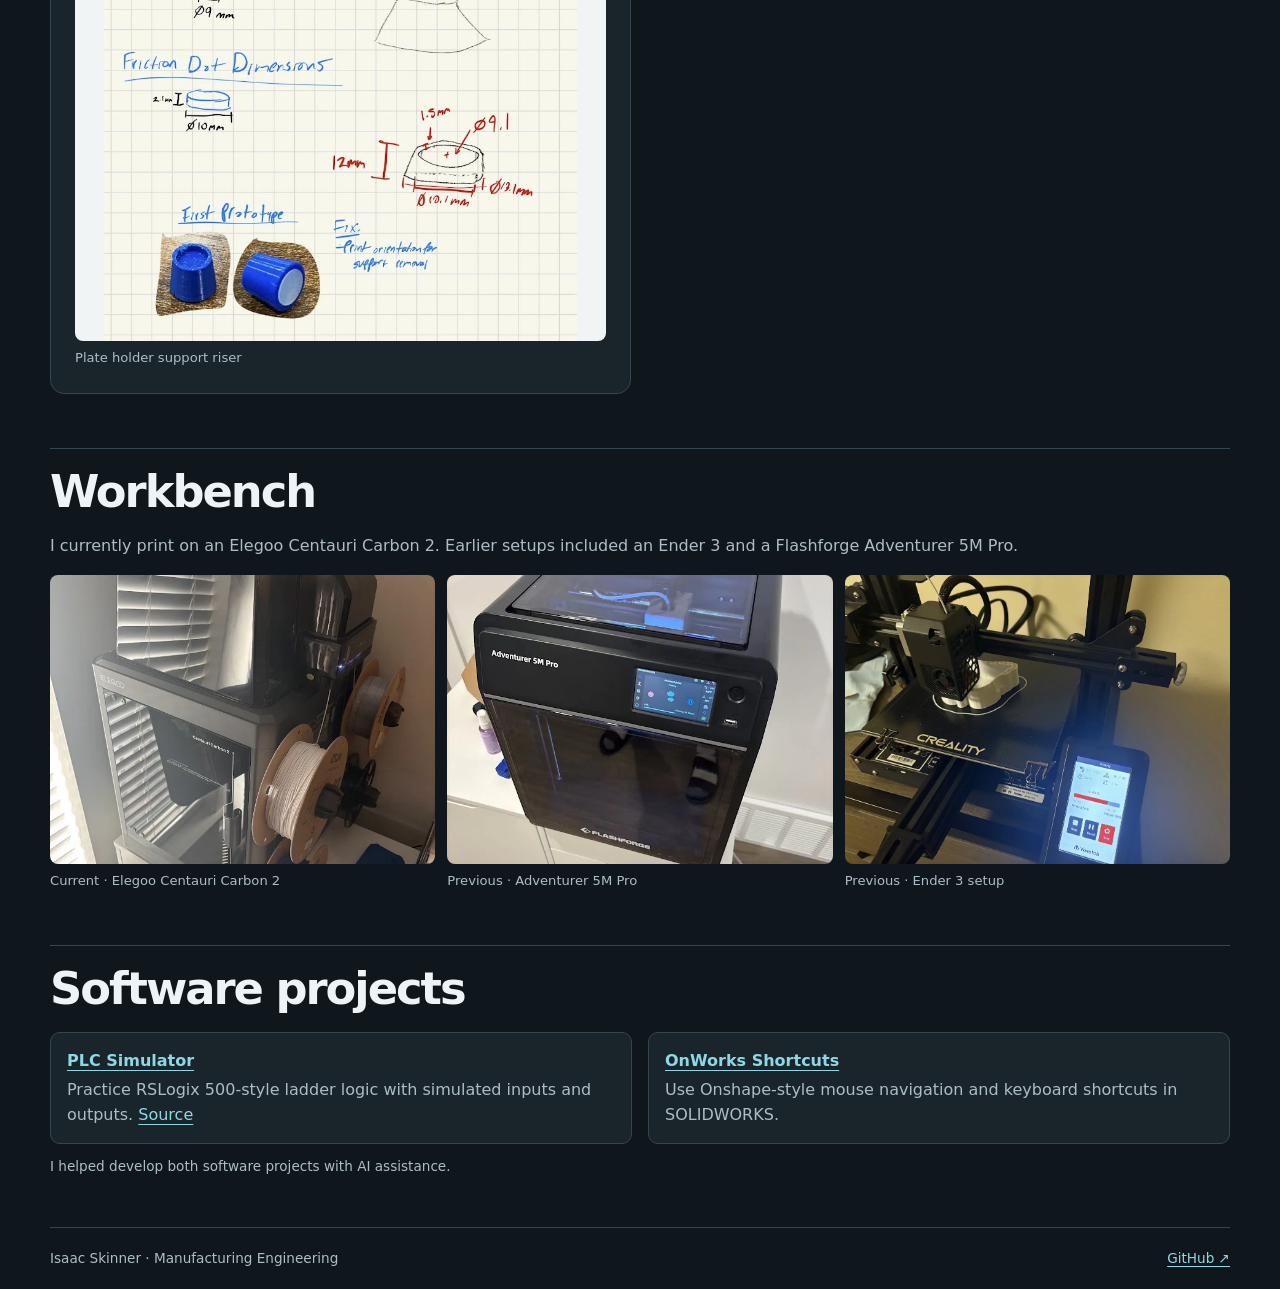
==== commit c996131c: "Add engineering projects and dark portfolio theme" ====
--- a/index.html
+++ b/index.html
@@ -20,7 +20,7 @@
     <p>I’m a manufacturing engineering student at BYU. I design parts in CAD, make them in the shop or on a 3D printer, and use what I learn from the build to improve the next version.</p>
   </div>
   <section id="work" aria-labelledby="work-title">
-    <div class="section-head"><h2 id="work-title">Selected projects</h2><span class="eyebrow">01–06</span></div>
+    <div class="section-head"><h2 id="work-title">Selected projects</h2><span class="eyebrow">01–11</span></div>
     <div class="projects"><article class="card wide" id="toolbox">
   <div class="copy"><p class="eyebrow">01 / BYU Manufacturing Engineering · In fabrication</p><h3>Sheet metal toolbox</h3><p>I designed this 20-gauge mild steel toolbox for a BYU manufacturing engineering class and am currently fabricating it. Fitting the piano hinge showed how small alignment changes affect the way the lid closes.</p></div>
   <div class="gallery"><figure class="photo"><a href="assets/toolbox-build.webp"><img src="assets/toolbox-build.webp" alt="Partially assembled steel toolbox with its handle beside it" width="1115" height="836"></a><figcaption>Current fabrication stage</figcaption></figure><figure class="cad"><a href="assets/toolbox-cad.webp"><img src="assets/toolbox-cad.webp" alt="CAD assembly of the toolbox with its handle and latch" width="930" height="580"></a><figcaption>CAD assembly</figcaption></figure></div>
@@ -33,12 +33,27 @@
 </article><article class="card" id="whoop">
   <div class="copy"><p class="eyebrow">04 / FPV · Additive manufacturing</p><h3>Tiny Whoop</h3><p>I built this palm-sized FPV quad and made custom parts for it in PLA and TPU.</p></div>
   <div class="gallery"><figure class="whoop"><a href="assets/whoop.webp"><img src="assets/whoop.webp" alt="Ducted Tiny Whoop quadcopter held in one hand" width="627" height="836" loading="lazy"></a><figcaption>Assembled quad</figcaption></figure></div>
-</article><article class="card" id="sketches">
-  <div class="copy"><p class="eyebrow">05 / Early concepts</p><h3>Household design sketches</h3><p>I sketched two solutions for everyday needs, a support riser for a plate holder and a pencil clip for a music stand. The notes capture measurements and early fit revisions.</p></div>
-  <div class="gallery"><figure class="sketch"><a href="assets/riser.webp"><img src="assets/riser.webp" alt="Dimensioned plate holder riser sketch with prototype photos" width="744" height="836" loading="lazy"></a><figcaption>Plate holder support riser</figcaption></figure><figure class="sketch"><a href="assets/pencil.webp"><img src="assets/pencil.webp" alt="Annotated sketch of a clip-on pencil holder" width="878" height="836" loading="lazy"></a><figcaption>Music stand pencil holder</figcaption></figure></div>
+</article><article class="card" id="pencil-clip">
+  <div class="copy"><p class="eyebrow">05 / From sketch to batch print</p><h3>Music stand pencil clip</h3><p>I designed a clip that keeps a pencil within reach on a music stand, then printed a batch of the finished design.</p></div>
+  <div class="gallery"><figure class="cad"><a href="assets/pencil-clip-cad.webp"><img src="assets/pencil-clip-cad.webp" alt="CAD model of the pencil clip with an eraser-end instruction" width="516" height="583" loading="lazy"></a><figcaption>CAD model</figcaption></figure><figure class="photo"><a href="assets/pencil-clip-finished.webp"><img src="assets/pencil-clip-finished.webp" alt="Finished blue pencil clip held in hand" width="300" height="534" loading="lazy"></a><figcaption>Finished print</figcaption></figure><figure class="photo"><a href="assets/pencil-clip-batch.webp"><img src="assets/pencil-clip-batch.webp" alt="Rows of blue pencil clips printing on one build plate" width="627" height="836" loading="lazy"></a><figcaption>Batch print</figcaption></figure><figure class="sketch"><a href="assets/pencil.webp"><img src="assets/pencil.webp" alt="Annotated sketch of a clip-on pencil holder" width="878" height="836" loading="lazy"></a><figcaption>Music stand pencil holder</figcaption></figure></div>
 </article><article class="card wide" id="fpv">
   <div class="copy"><p class="eyebrow">06 / Aircraft builds</p><h3>FPV builds</h3><p>A selection of FPV quads I’ve built, with a closer look at the electronics inside a fixed-wing aircraft.</p></div>
   <div class="gallery"><figure class="photo"><a href="assets/fpv-orange.webp"><img src="assets/fpv-orange.webp" alt="FPV quad with orange propellers" width="1110" height="836" loading="lazy"></a><figcaption>Quad with orange props</figcaption></figure><figure class="photo"><a href="assets/fpv-pair.webp"><img src="assets/fpv-pair.webp" alt="Two FPV quads with mint propellers and visible wiring" width="1115" height="836" loading="lazy"></a><figcaption>Two quad builds</figcaption></figure><figure class="photo"><a href="assets/fpv-purple.webp"><img src="assets/fpv-purple.webp" alt="Handheld FPV quad with purple propellers" width="627" height="836" loading="lazy"></a><figcaption>Quad with purple props</figcaption></figure><figure class="photo"><a href="assets/aircraft.webp"><img src="assets/aircraft.webp" alt="Open fixed-wing fuselage showing wiring and electronics" width="1115" height="836" loading="lazy"></a><figcaption>Fixed-wing electronics bay</figcaption></figure></div>
+</article><article class="card" id="stencil">
+  <div class="copy"><p class="eyebrow">07 / BYU Aeronautics outreach</p><h3>BYU Aeronautics stencil</h3><p>I made a stencil for BYU Aeronautics outreach and used it to spray-paint the winged Y.</p></div>
+  <div class="gallery"><figure class="cad"><a href="assets/stencil-cad.webp"><img src="assets/stencil-cad.webp" alt="CAD model of the winged Y stencil" width="1089" height="478" loading="lazy"></a><figcaption>Stencil CAD</figcaption></figure><figure class="photo"><a href="assets/stencil-demo.webp"><img src="assets/stencil-demo.webp" alt="Blue winged Y spray-painted on a dark panel" width="300" height="168" loading="lazy"></a><figcaption>Spray-painted result · <a href="assets/stencil-demo.gif">Watch GIF</a></figcaption></figure></div>
+</article><article class="card" id="clock">
+  <div class="copy"><p class="eyebrow">08 / Mechanical assembly</p><h3>Mantel clock</h3><p>The assembled clock pairs machined pillars with a brass schnauzer pendulum. The drawings show the dimensions and CAD views for both parts.</p></div>
+  <div class="gallery"><figure class="photo"><a href="assets/clock-demo.webp"><img src="assets/clock-demo.webp" alt="Assembled mantel clock with a brass schnauzer pendulum" width="300" height="534" loading="lazy"></a><figcaption>Full assembly · <a href="assets/clock-demo.gif">Watch GIF</a></figcaption></figure><figure class="cad"><a href="assets/clock-pillar.webp"><img src="assets/clock-pillar.webp" alt="Dimensioned drawing and CAD view of the mantel clock pillar" width="841" height="653" loading="lazy"></a><figcaption>Pillar drawing</figcaption></figure><figure class="cad"><a href="assets/clock-pendulum.webp"><img src="assets/clock-pendulum.webp" alt="Dimensioned drawing and CAD view of the schnauzer pendulum" width="831" height="644" loading="lazy"></a><figcaption>Pendulum drawing</figcaption></figure></div>
+</article><article class="card" id="key-button">
+  <div class="copy"><p class="eyebrow">09 / CAD</p><h3>Car key replacement button</h3><p>I modeled a replacement button for a car key.</p></div>
+  <div class="gallery"><figure class="cad"><a href="assets/key-button.webp"><img src="assets/key-button.webp" alt="CAD model of a car key button with retention tabs" width="600" height="570" loading="lazy"></a><figcaption>Replacement button CAD</figcaption></figure></div>
+</article><article class="card" id="drone-frame">
+  <div class="copy"><p class="eyebrow">10 / Additive manufacturing</p><h3>Experimental drone frame</h3><p>I used 3D printing to prototype an experimental drone frame.</p></div>
+  <div class="gallery"><figure class="photo"><a href="assets/drone-frame.webp"><img src="assets/drone-frame.webp" alt="Blue drone frame components on the build plate during printing" width="627" height="836" loading="lazy"></a><figcaption>Frame prototype on the build plate</figcaption></figure></div>
+</article><article class="card" id="sketches">
+  <div class="copy"><p class="eyebrow">11 / Early concept</p><h3>Plate holder support riser</h3><p>I measured the holder leg and friction pad, then sketched and printed a first prototype for a household plate holder.</p></div>
+  <div class="gallery"><figure class="sketch"><a href="assets/riser.webp"><img src="assets/riser.webp" alt="Dimensioned plate holder riser sketch with prototype photos" width="744" height="836" loading="lazy"></a><figcaption>Plate holder support riser</figcaption></figure></div>
 </article></div>
   </section>
   <section id="workbench" aria-labelledby="bench-title">
--- a/portfolio.css
+++ b/portfolio.css
@@ -1,10 +1,10 @@
 :root {
-  color-scheme: light;
-  --ink: #19252c;
-  --muted: #4f606b;
-  --paper: #f2f4f4;
-  --line: #d8e0e2;
-  --accent: #16596a;
+  color-scheme: dark;
+  --ink: #edf3f6;
+  --muted: #adbdc6;
+  --paper: #10171c;
+  --line: #344650;
+  --accent: #8ed8e5;
 }
 * { box-sizing: border-box; }
 body { margin: 0; background: var(--paper); color: var(--ink); font: 16px/1.55 system-ui, sans-serif; }
@@ -29,7 +29,7 @@
 .section-head { border-top: 1px solid var(--line); padding: 19px 0; }
 section + section { margin-top: 54px; }
 .projects { display: grid; grid-template-columns: repeat(2, minmax(0, 1fr)); gap: 18px; }
-.card { display: flex; flex-direction: column; justify-content: space-between; gap: 20px; border: 1px solid var(--line); background: #fff; border-radius: 14px; padding: clamp(14px, 2vw, 24px); }
+.card { display: flex; flex-direction: column; justify-content: space-between; gap: 20px; border: 1px solid var(--line); background: #19242b; border-radius: 14px; padding: clamp(14px, 2vw, 24px); }
 .card.wide { grid-column: 1 / -1; }
 .copy > p:last-child, .intro > p:last-child, .section-intro, .software dd, .note { color: var(--muted); }
 .copy > p:last-child { max-width: 68ch; }
@@ -49,7 +49,7 @@
 .section-intro { margin: 0 0 16px; }
 .printers img { aspect-ratio: 4 / 3; }
 .software { margin: 0; display: grid; grid-template-columns: repeat(2, minmax(0, 1fr)); gap: 16px; }
-.software div { background: #fff; border: 1px solid var(--line); border-radius: 10px; padding: 16px; }
+.software div { background: #19242b; border: 1px solid var(--line); border-radius: 10px; padding: 16px; }
 .software dt { font-weight: 700; margin-bottom: 4px; }
 .software dd { margin: 0; }
 .note { margin-top: 12px; font-size: .85rem; }
@@ -64,3 +64,10 @@
 @media (max-width: 380px) {
   #toolbox .gallery { grid-auto-flow: row; grid-template-columns: 1fr; }
 }
+
+#pencil-clip .gallery, #clock .gallery {
+  grid-auto-flow: row;
+  grid-template-columns: repeat(2, minmax(0, 1fr));
+}
+#clock .gallery figure:first-child { grid-row: span 2; }
+#clock .gallery figure:first-child img { aspect-ratio: 9 / 16; }
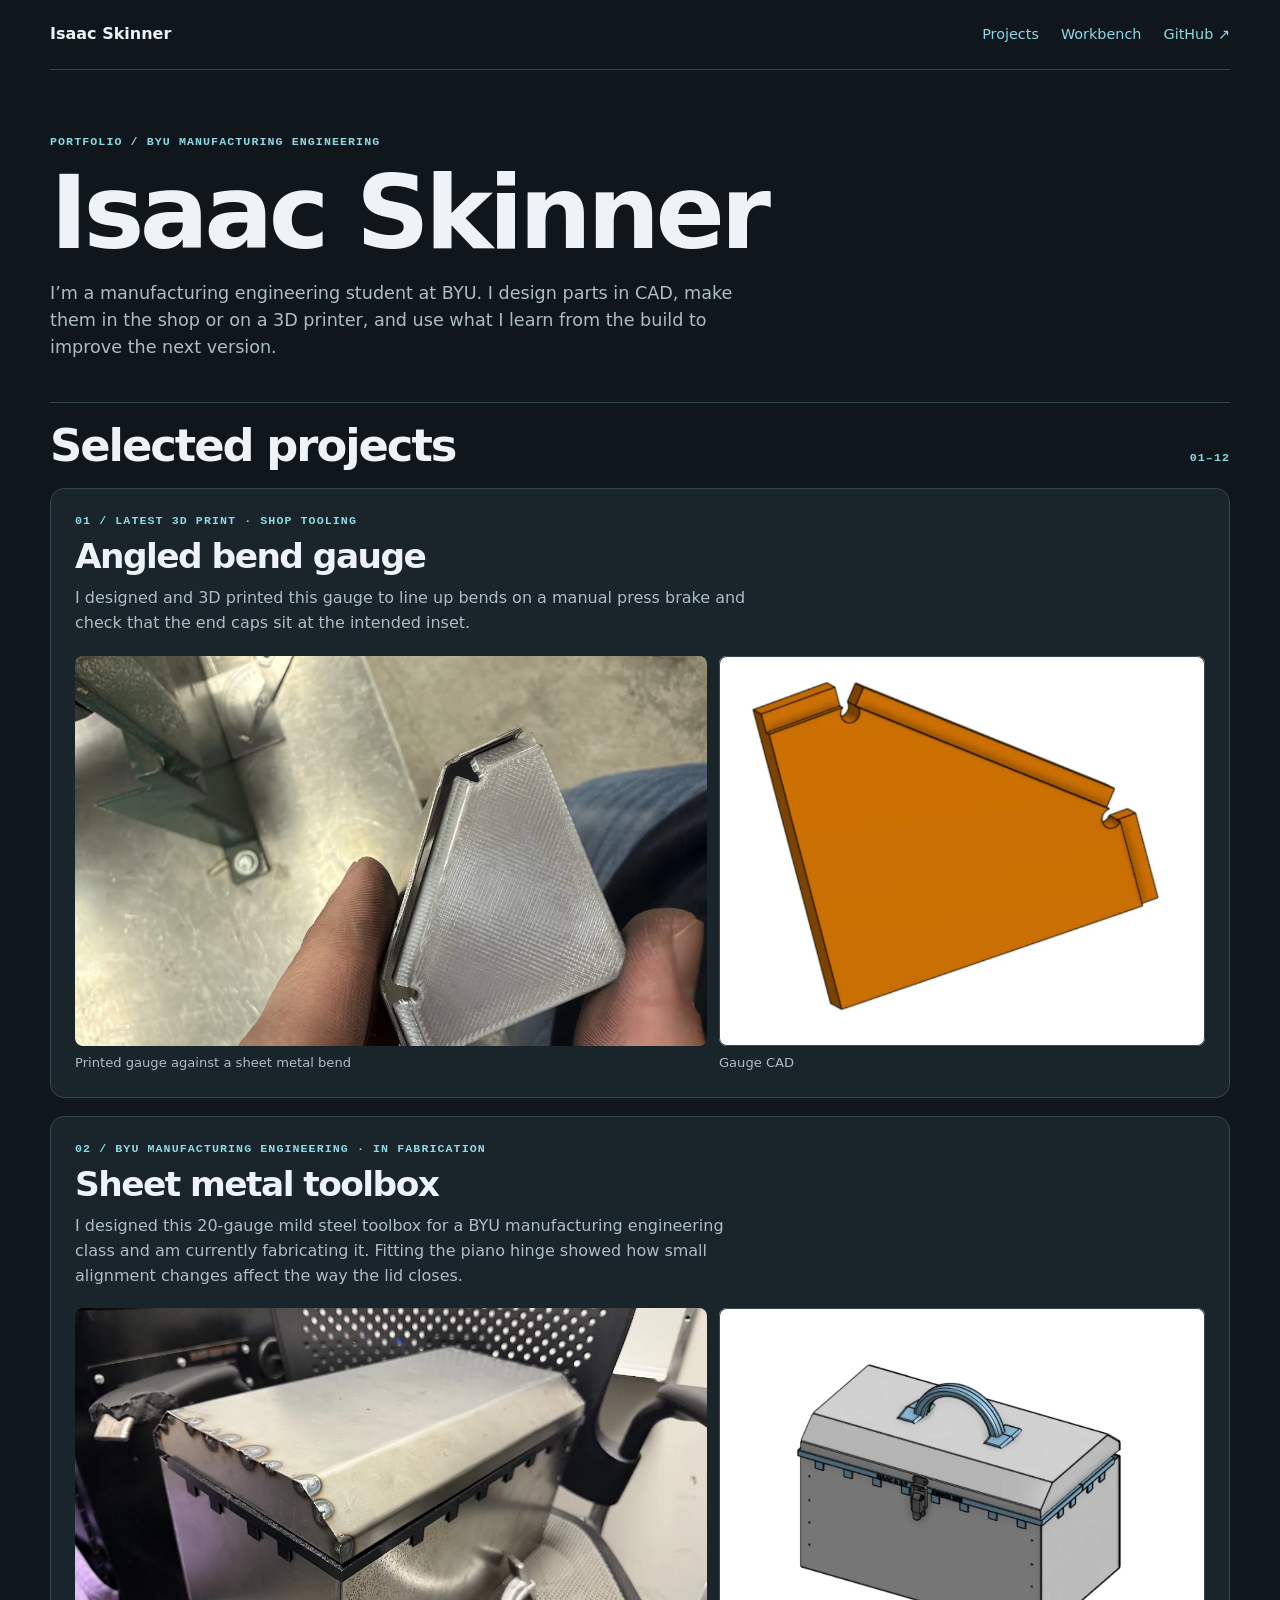
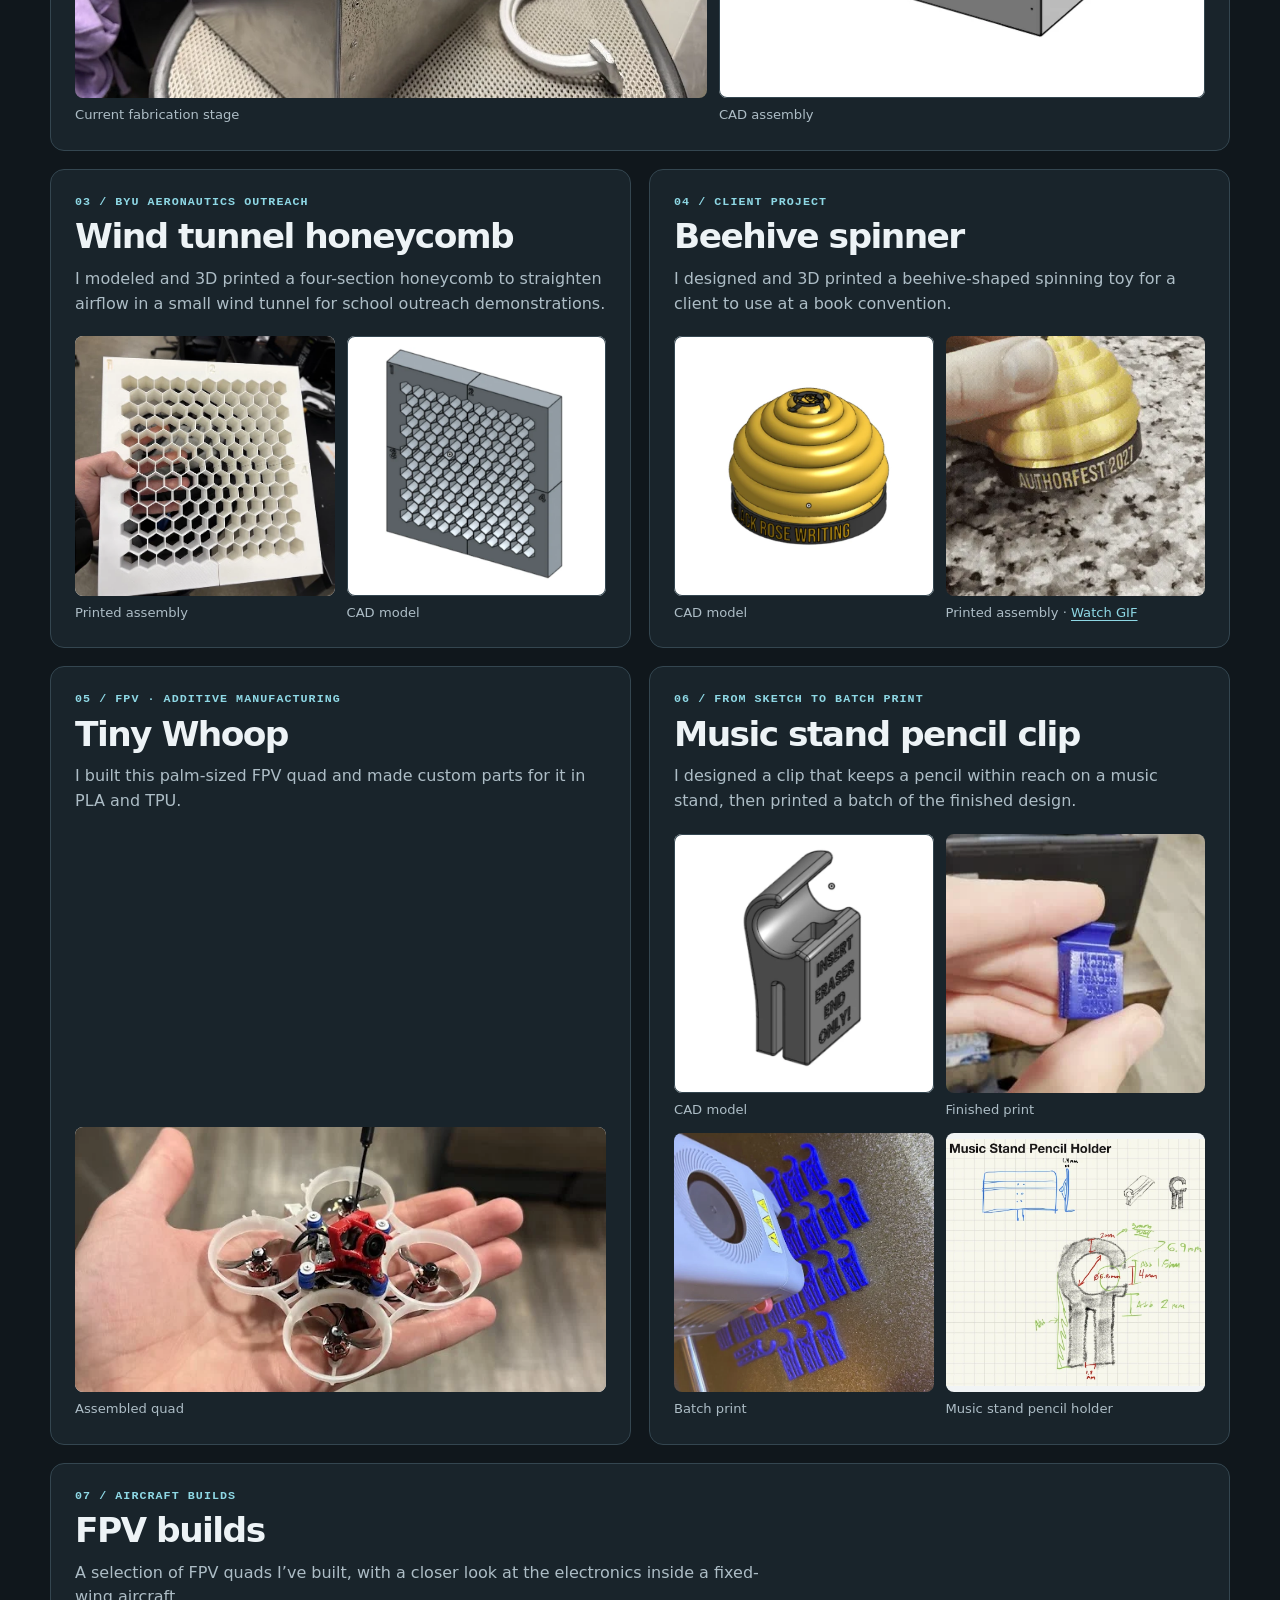
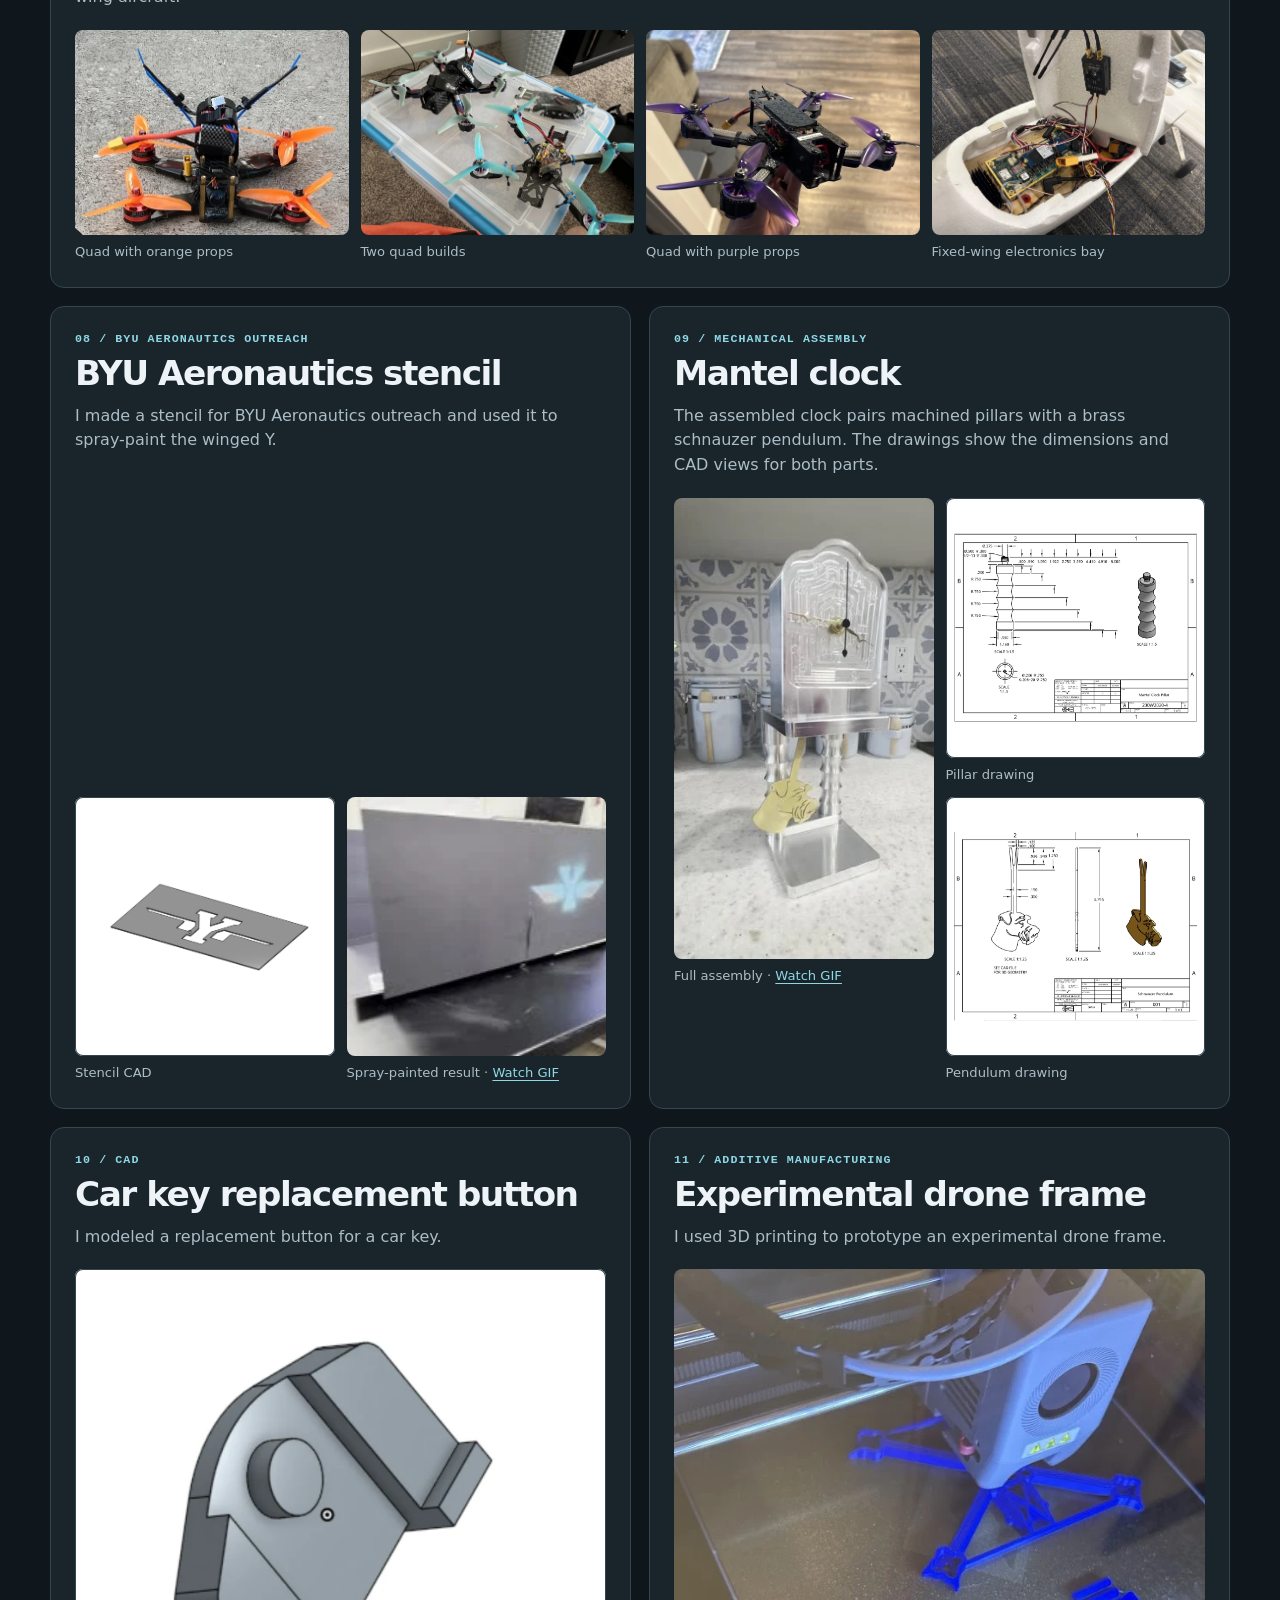
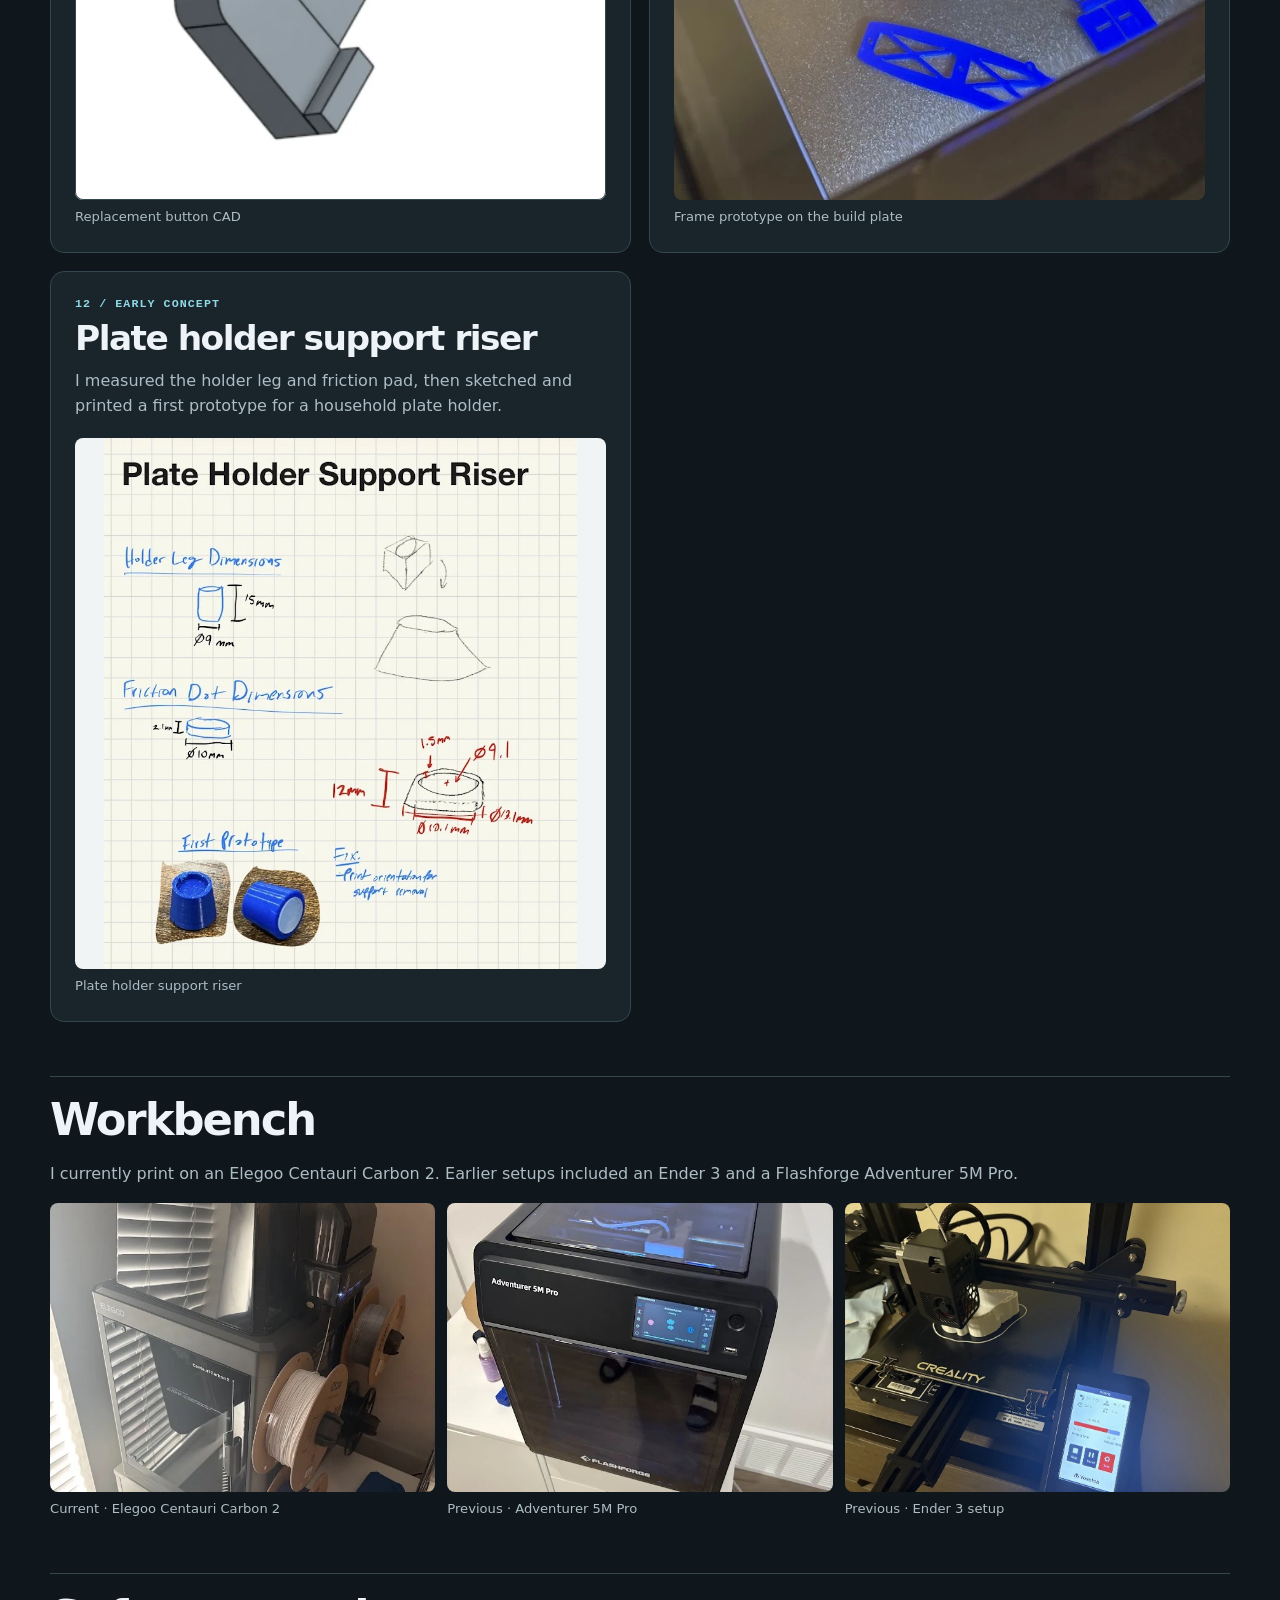
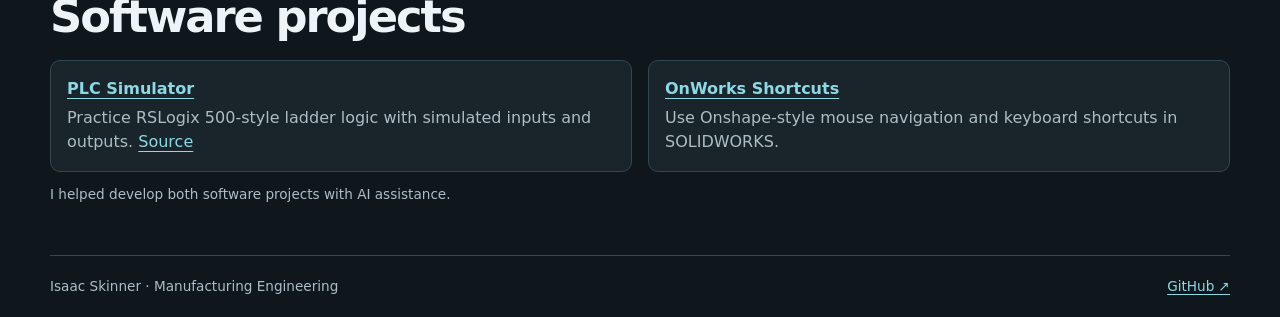
==== commit acbaf0b3: "Feature 3D-printed angled bend gauge" ====
--- a/index.html
+++ b/index.html
@@ -20,39 +20,43 @@
     <p>I’m a manufacturing engineering student at BYU. I design parts in CAD, make them in the shop or on a 3D printer, and use what I learn from the build to improve the next version.</p>
   </div>
   <section id="work" aria-labelledby="work-title">
-    <div class="section-head"><h2 id="work-title">Selected projects</h2><span class="eyebrow">01–11</span></div>
-    <div class="projects"><article class="card wide" id="toolbox">
-  <div class="copy"><p class="eyebrow">01 / BYU Manufacturing Engineering · In fabrication</p><h3>Sheet metal toolbox</h3><p>I designed this 20-gauge mild steel toolbox for a BYU manufacturing engineering class and am currently fabricating it. Fitting the piano hinge showed how small alignment changes affect the way the lid closes.</p></div>
+    <div class="section-head"><h2 id="work-title">Selected projects</h2><span class="eyebrow">01–12</span></div>
+    <div class="projects"><article class="card wide" id="bend-gauge">
+  <div class="copy"><p class="eyebrow">01 / Latest 3D print · Shop tooling</p><h3>Angled bend gauge</h3><p>I designed and 3D printed this gauge to line up bends on a manual press brake and check that the end caps sit at the intended inset.</p></div>
+  <div class="gallery"><figure class="photo"><a href="assets/bend-gauge-print.webp"><img src="assets/bend-gauge-print.webp" alt="3D-printed angled gauge held against a bent sheet metal part" width="1115" height="836"></a><figcaption>Printed gauge against a sheet metal bend</figcaption></figure><figure class="cad"><a href="assets/bend-gauge-cad.webp"><img src="assets/bend-gauge-cad.webp" alt="CAD model of the angled gauge with raised edges and corner reliefs" width="719" height="596"></a><figcaption>Gauge CAD</figcaption></figure></div>
+</article>
+<article class="card wide" id="toolbox">
+  <div class="copy"><p class="eyebrow">02 / BYU Manufacturing Engineering · In fabrication</p><h3>Sheet metal toolbox</h3><p>I designed this 20-gauge mild steel toolbox for a BYU manufacturing engineering class and am currently fabricating it. Fitting the piano hinge showed how small alignment changes affect the way the lid closes.</p></div>
   <div class="gallery"><figure class="photo"><a href="assets/toolbox-build.webp"><img src="assets/toolbox-build.webp" alt="Partially assembled steel toolbox with its handle beside it" width="1115" height="836"></a><figcaption>Current fabrication stage</figcaption></figure><figure class="cad"><a href="assets/toolbox-cad.webp"><img src="assets/toolbox-cad.webp" alt="CAD assembly of the toolbox with its handle and latch" width="930" height="580"></a><figcaption>CAD assembly</figcaption></figure></div>
 </article><article class="card" id="wind-tunnel">
-  <div class="copy"><p class="eyebrow">02 / BYU Aeronautics outreach</p><h3>Wind tunnel honeycomb</h3><p>I modeled and 3D printed a four-section honeycomb to straighten airflow in a small wind tunnel for school outreach demonstrations.</p></div>
+  <div class="copy"><p class="eyebrow">03 / BYU Aeronautics outreach</p><h3>Wind tunnel honeycomb</h3><p>I modeled and 3D printed a four-section honeycomb to straighten airflow in a small wind tunnel for school outreach demonstrations.</p></div>
   <div class="gallery"><figure class=""><a href="assets/honeycomb-print.webp"><img src="assets/honeycomb-print.webp" alt="Four assembled sections of the white printed honeycomb" width="627" height="836" loading="lazy"></a><figcaption>Printed assembly</figcaption></figure><figure class="cad"><a href="assets/honeycomb-cad.webp"><img src="assets/honeycomb-cad.webp" alt="CAD model of the four numbered honeycomb sections" width="645" height="634" loading="lazy"></a><figcaption>CAD model</figcaption></figure></div>
 </article><article class="card" id="beehive">
-  <div class="copy"><p class="eyebrow">03 / Client project</p><h3>Beehive spinner</h3><p>I designed and 3D printed a beehive-shaped spinning toy for a client to use at a book convention.</p></div>
+  <div class="copy"><p class="eyebrow">04 / Client project</p><h3>Beehive spinner</h3><p>I designed and 3D printed a beehive-shaped spinning toy for a client to use at a book convention.</p></div>
   <div class="gallery"><figure class="cad"><a href="assets/beehive-cad.webp"><img src="assets/beehive-cad.webp" alt="Gold beehive CAD model on a Black Rose Writing base" width="689" height="524" loading="lazy"></a><figcaption>CAD model</figcaption></figure><figure class=""><a href="assets/beehive-demo.webp"><img src="assets/beehive-demo.webp" alt="The assembled printed beehive toy" width="420" height="746" loading="lazy"></a><figcaption>Printed assembly · <a href="assets/beehive-demo.gif">Watch GIF</a></figcaption></figure></div>
 </article><article class="card" id="whoop">
-  <div class="copy"><p class="eyebrow">04 / FPV · Additive manufacturing</p><h3>Tiny Whoop</h3><p>I built this palm-sized FPV quad and made custom parts for it in PLA and TPU.</p></div>
+  <div class="copy"><p class="eyebrow">05 / FPV · Additive manufacturing</p><h3>Tiny Whoop</h3><p>I built this palm-sized FPV quad and made custom parts for it in PLA and TPU.</p></div>
   <div class="gallery"><figure class="whoop"><a href="assets/whoop.webp"><img src="assets/whoop.webp" alt="Ducted Tiny Whoop quadcopter held in one hand" width="627" height="836" loading="lazy"></a><figcaption>Assembled quad</figcaption></figure></div>
 </article><article class="card" id="pencil-clip">
-  <div class="copy"><p class="eyebrow">05 / From sketch to batch print</p><h3>Music stand pencil clip</h3><p>I designed a clip that keeps a pencil within reach on a music stand, then printed a batch of the finished design.</p></div>
+  <div class="copy"><p class="eyebrow">06 / From sketch to batch print</p><h3>Music stand pencil clip</h3><p>I designed a clip that keeps a pencil within reach on a music stand, then printed a batch of the finished design.</p></div>
   <div class="gallery"><figure class="cad"><a href="assets/pencil-clip-cad.webp"><img src="assets/pencil-clip-cad.webp" alt="CAD model of the pencil clip with an eraser-end instruction" width="516" height="583" loading="lazy"></a><figcaption>CAD model</figcaption></figure><figure class="photo"><a href="assets/pencil-clip-finished.webp"><img src="assets/pencil-clip-finished.webp" alt="Finished blue pencil clip held in hand" width="300" height="534" loading="lazy"></a><figcaption>Finished print</figcaption></figure><figure class="photo"><a href="assets/pencil-clip-batch.webp"><img src="assets/pencil-clip-batch.webp" alt="Rows of blue pencil clips printing on one build plate" width="627" height="836" loading="lazy"></a><figcaption>Batch print</figcaption></figure><figure class="sketch"><a href="assets/pencil.webp"><img src="assets/pencil.webp" alt="Annotated sketch of a clip-on pencil holder" width="878" height="836" loading="lazy"></a><figcaption>Music stand pencil holder</figcaption></figure></div>
 </article><article class="card wide" id="fpv">
-  <div class="copy"><p class="eyebrow">06 / Aircraft builds</p><h3>FPV builds</h3><p>A selection of FPV quads I’ve built, with a closer look at the electronics inside a fixed-wing aircraft.</p></div>
+  <div class="copy"><p class="eyebrow">07 / Aircraft builds</p><h3>FPV builds</h3><p>A selection of FPV quads I’ve built, with a closer look at the electronics inside a fixed-wing aircraft.</p></div>
   <div class="gallery"><figure class="photo"><a href="assets/fpv-orange.webp"><img src="assets/fpv-orange.webp" alt="FPV quad with orange propellers" width="1110" height="836" loading="lazy"></a><figcaption>Quad with orange props</figcaption></figure><figure class="photo"><a href="assets/fpv-pair.webp"><img src="assets/fpv-pair.webp" alt="Two FPV quads with mint propellers and visible wiring" width="1115" height="836" loading="lazy"></a><figcaption>Two quad builds</figcaption></figure><figure class="photo"><a href="assets/fpv-purple.webp"><img src="assets/fpv-purple.webp" alt="Handheld FPV quad with purple propellers" width="627" height="836" loading="lazy"></a><figcaption>Quad with purple props</figcaption></figure><figure class="photo"><a href="assets/aircraft.webp"><img src="assets/aircraft.webp" alt="Open fixed-wing fuselage showing wiring and electronics" width="1115" height="836" loading="lazy"></a><figcaption>Fixed-wing electronics bay</figcaption></figure></div>
 </article><article class="card" id="stencil">
-  <div class="copy"><p class="eyebrow">07 / BYU Aeronautics outreach</p><h3>BYU Aeronautics stencil</h3><p>I made a stencil for BYU Aeronautics outreach and used it to spray-paint the winged Y.</p></div>
+  <div class="copy"><p class="eyebrow">08 / BYU Aeronautics outreach</p><h3>BYU Aeronautics stencil</h3><p>I made a stencil for BYU Aeronautics outreach and used it to spray-paint the winged Y.</p></div>
   <div class="gallery"><figure class="cad"><a href="assets/stencil-cad.webp"><img src="assets/stencil-cad.webp" alt="CAD model of the winged Y stencil" width="1089" height="478" loading="lazy"></a><figcaption>Stencil CAD</figcaption></figure><figure class="photo"><a href="assets/stencil-demo.webp"><img src="assets/stencil-demo.webp" alt="Blue winged Y spray-painted on a dark panel" width="300" height="168" loading="lazy"></a><figcaption>Spray-painted result · <a href="assets/stencil-demo.gif">Watch GIF</a></figcaption></figure></div>
 </article><article class="card" id="clock">
-  <div class="copy"><p class="eyebrow">08 / Mechanical assembly</p><h3>Mantel clock</h3><p>The assembled clock pairs machined pillars with a brass schnauzer pendulum. The drawings show the dimensions and CAD views for both parts.</p></div>
+  <div class="copy"><p class="eyebrow">09 / Mechanical assembly</p><h3>Mantel clock</h3><p>The assembled clock pairs machined pillars with a brass schnauzer pendulum. The drawings show the dimensions and CAD views for both parts.</p></div>
   <div class="gallery"><figure class="photo"><a href="assets/clock-demo.webp"><img src="assets/clock-demo.webp" alt="Assembled mantel clock with a brass schnauzer pendulum" width="300" height="534" loading="lazy"></a><figcaption>Full assembly · <a href="assets/clock-demo.gif">Watch GIF</a></figcaption></figure><figure class="cad"><a href="assets/clock-pillar.webp"><img src="assets/clock-pillar.webp" alt="Dimensioned drawing and CAD view of the mantel clock pillar" width="841" height="653" loading="lazy"></a><figcaption>Pillar drawing</figcaption></figure><figure class="cad"><a href="assets/clock-pendulum.webp"><img src="assets/clock-pendulum.webp" alt="Dimensioned drawing and CAD view of the schnauzer pendulum" width="831" height="644" loading="lazy"></a><figcaption>Pendulum drawing</figcaption></figure></div>
 </article><article class="card" id="key-button">
-  <div class="copy"><p class="eyebrow">09 / CAD</p><h3>Car key replacement button</h3><p>I modeled a replacement button for a car key.</p></div>
+  <div class="copy"><p class="eyebrow">10 / CAD</p><h3>Car key replacement button</h3><p>I modeled a replacement button for a car key.</p></div>
   <div class="gallery"><figure class="cad"><a href="assets/key-button.webp"><img src="assets/key-button.webp" alt="CAD model of a car key button with retention tabs" width="600" height="570" loading="lazy"></a><figcaption>Replacement button CAD</figcaption></figure></div>
 </article><article class="card" id="drone-frame">
-  <div class="copy"><p class="eyebrow">10 / Additive manufacturing</p><h3>Experimental drone frame</h3><p>I used 3D printing to prototype an experimental drone frame.</p></div>
+  <div class="copy"><p class="eyebrow">11 / Additive manufacturing</p><h3>Experimental drone frame</h3><p>I used 3D printing to prototype an experimental drone frame.</p></div>
   <div class="gallery"><figure class="photo"><a href="assets/drone-frame.webp"><img src="assets/drone-frame.webp" alt="Blue drone frame components on the build plate during printing" width="627" height="836" loading="lazy"></a><figcaption>Frame prototype on the build plate</figcaption></figure></div>
 </article><article class="card" id="sketches">
-  <div class="copy"><p class="eyebrow">11 / Early concept</p><h3>Plate holder support riser</h3><p>I measured the holder leg and friction pad, then sketched and printed a first prototype for a household plate holder.</p></div>
+  <div class="copy"><p class="eyebrow">12 / Early concept</p><h3>Plate holder support riser</h3><p>I measured the holder leg and friction pad, then sketched and printed a first prototype for a household plate holder.</p></div>
   <div class="gallery"><figure class="sketch"><a href="assets/riser.webp"><img src="assets/riser.webp" alt="Dimensioned plate holder riser sketch with prototype photos" width="744" height="836" loading="lazy"></a><figcaption>Plate holder support riser</figcaption></figure></div>
 </article></div>
   </section>
--- a/portfolio.css
+++ b/portfolio.css
@@ -40,9 +40,9 @@
 figure.cad img, figure.sketch img { object-fit: contain; }
 figure.cad > a { background: #fff; box-shadow: inset 0 0 0 1px var(--line); }
 figure.cad img { padding: 8px; }
-#toolbox img, #fpv img { aspect-ratio: 4 / 3; }
-#toolbox .gallery { grid-template-columns: 1.3fr 1fr; align-items: end; }
-#toolbox img { height: clamp(200px, 32vw, 390px); }
+:is(#bend-gauge, #toolbox) img, #fpv img { aspect-ratio: 4 / 3; }
+:is(#bend-gauge, #toolbox) .gallery { grid-template-columns: 1.3fr 1fr; align-items: end; }
+:is(#bend-gauge, #toolbox) img { height: clamp(200px, 32vw, 390px); }
 #wind-tunnel .gallery figure:first-child img { object-position: center 75%; }
 .whoop img { aspect-ratio: 2 / 1; object-position: center 46%; }
 figcaption { margin-top: 7px; color: var(--muted); font-size: .82rem; }
@@ -57,12 +57,12 @@
 @media (max-width: 720px) {
   .shell { width: calc(100% - 32px); }
   .projects, .software { grid-template-columns: 1fr; }
-  #toolbox .gallery { grid-template-columns: repeat(2, minmax(0, 1fr)); }
-  #toolbox img { height: auto; }
+  :is(#bend-gauge, #toolbox) .gallery { grid-template-columns: repeat(2, minmax(0, 1fr)); }
+  :is(#bend-gauge, #toolbox) img { height: auto; }
   #fpv .gallery, .printers { grid-auto-flow: row; grid-template-columns: repeat(2, minmax(0, 1fr)); }
 }
 @media (max-width: 380px) {
-  #toolbox .gallery { grid-auto-flow: row; grid-template-columns: 1fr; }
+  :is(#bend-gauge, #toolbox) .gallery { grid-auto-flow: row; grid-template-columns: 1fr; }
 }
 
 #pencil-clip .gallery, #clock .gallery {
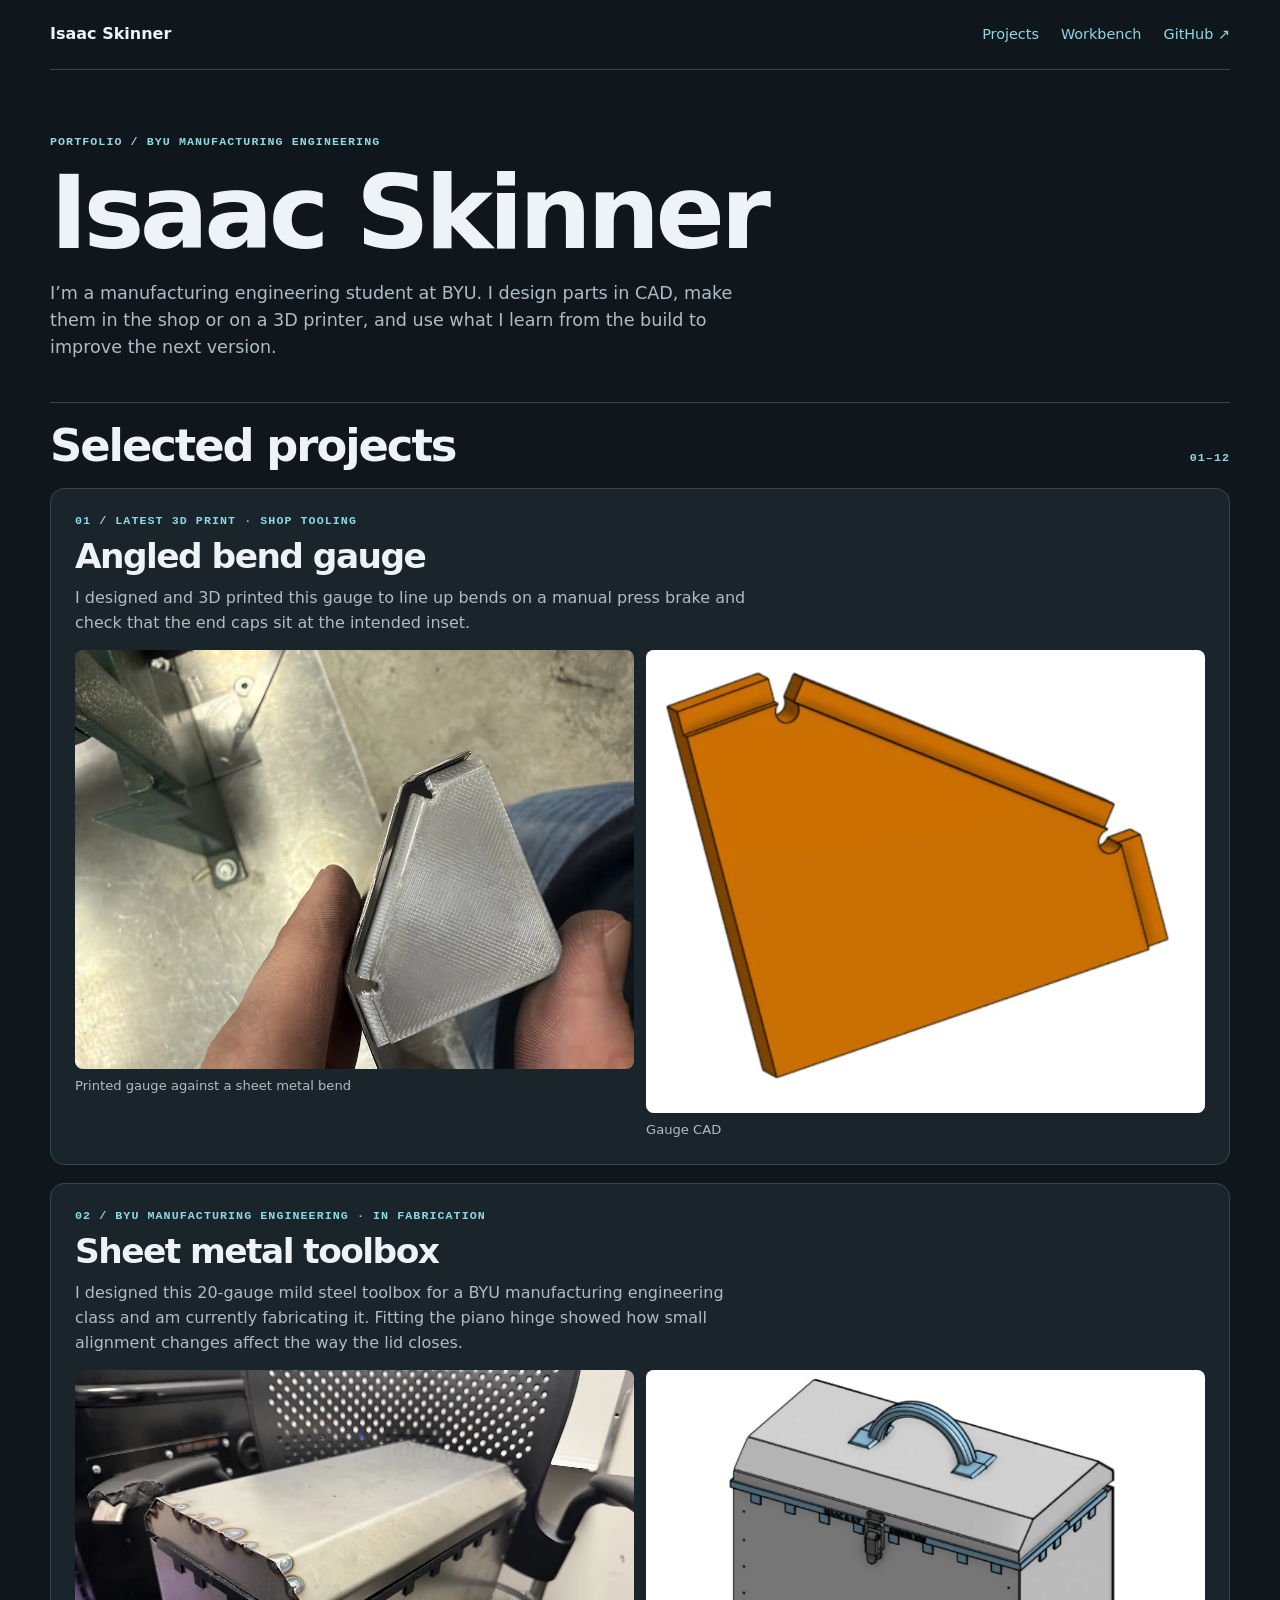
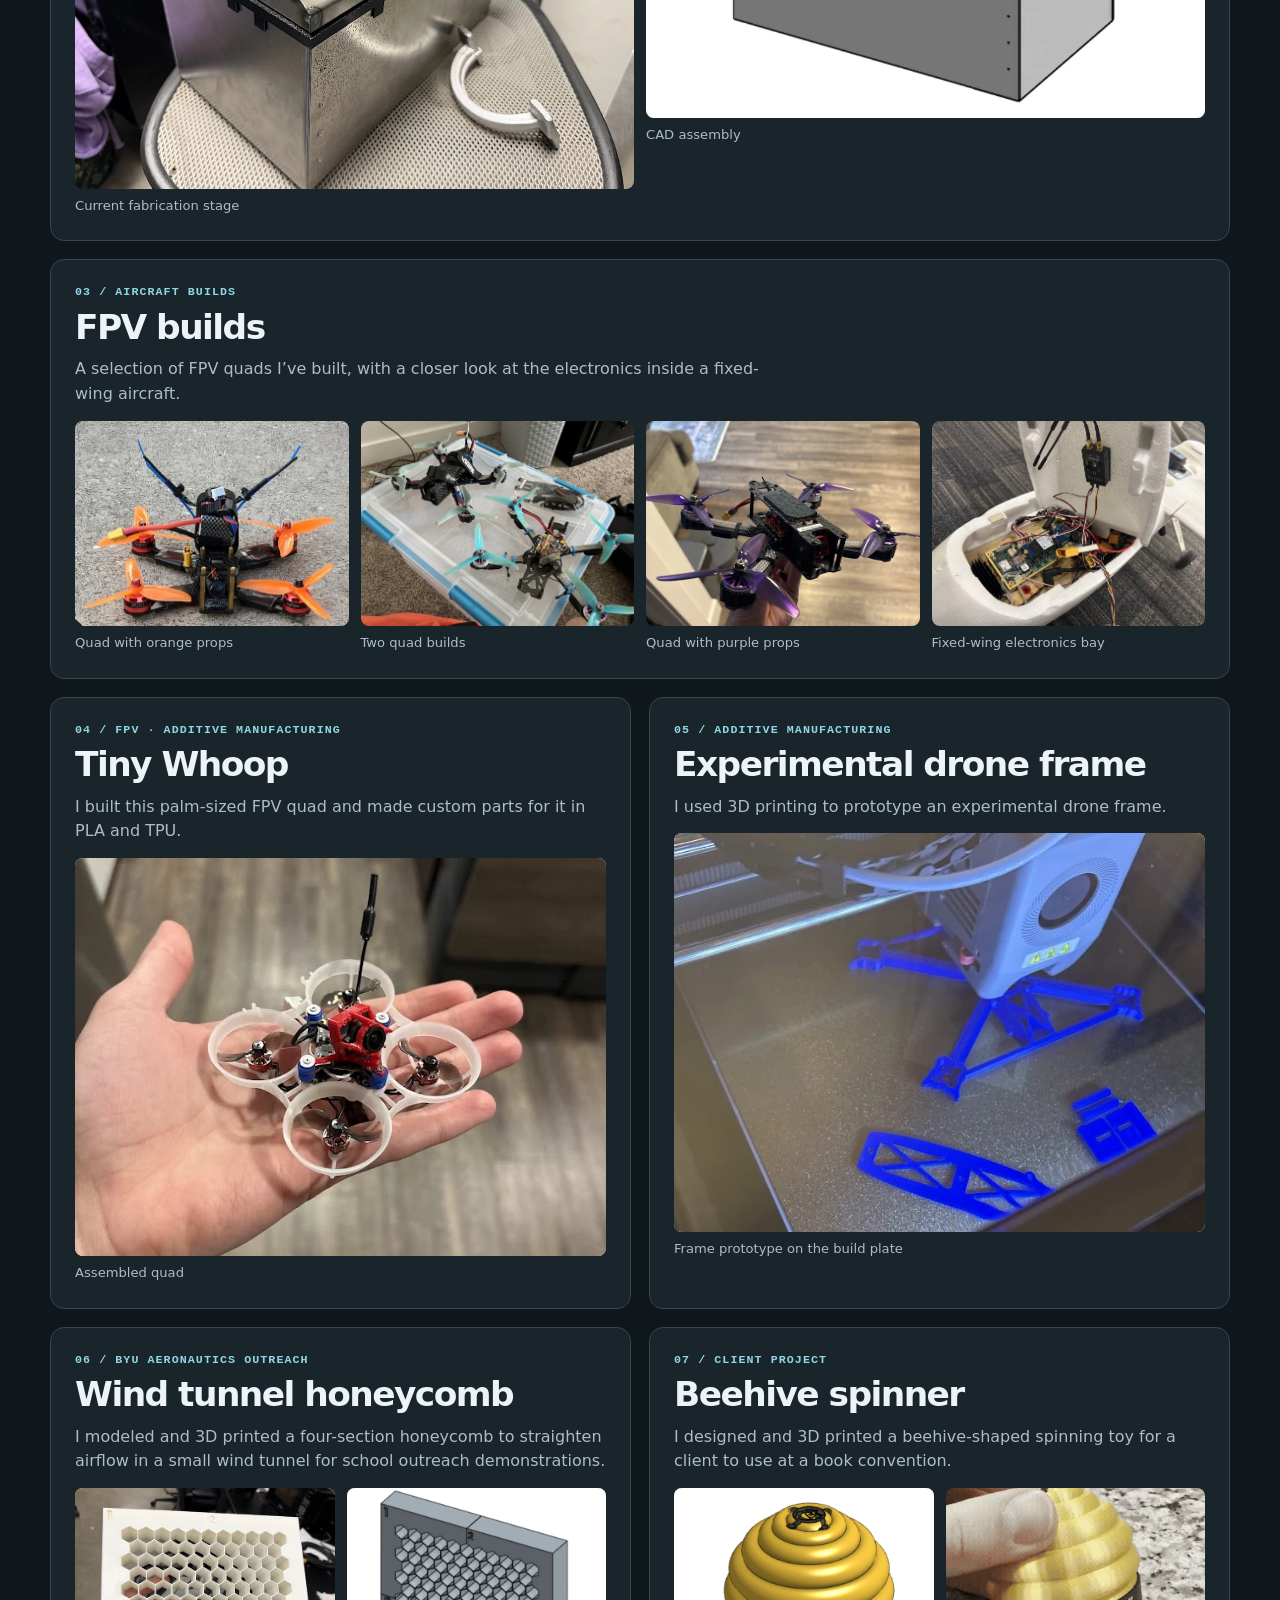
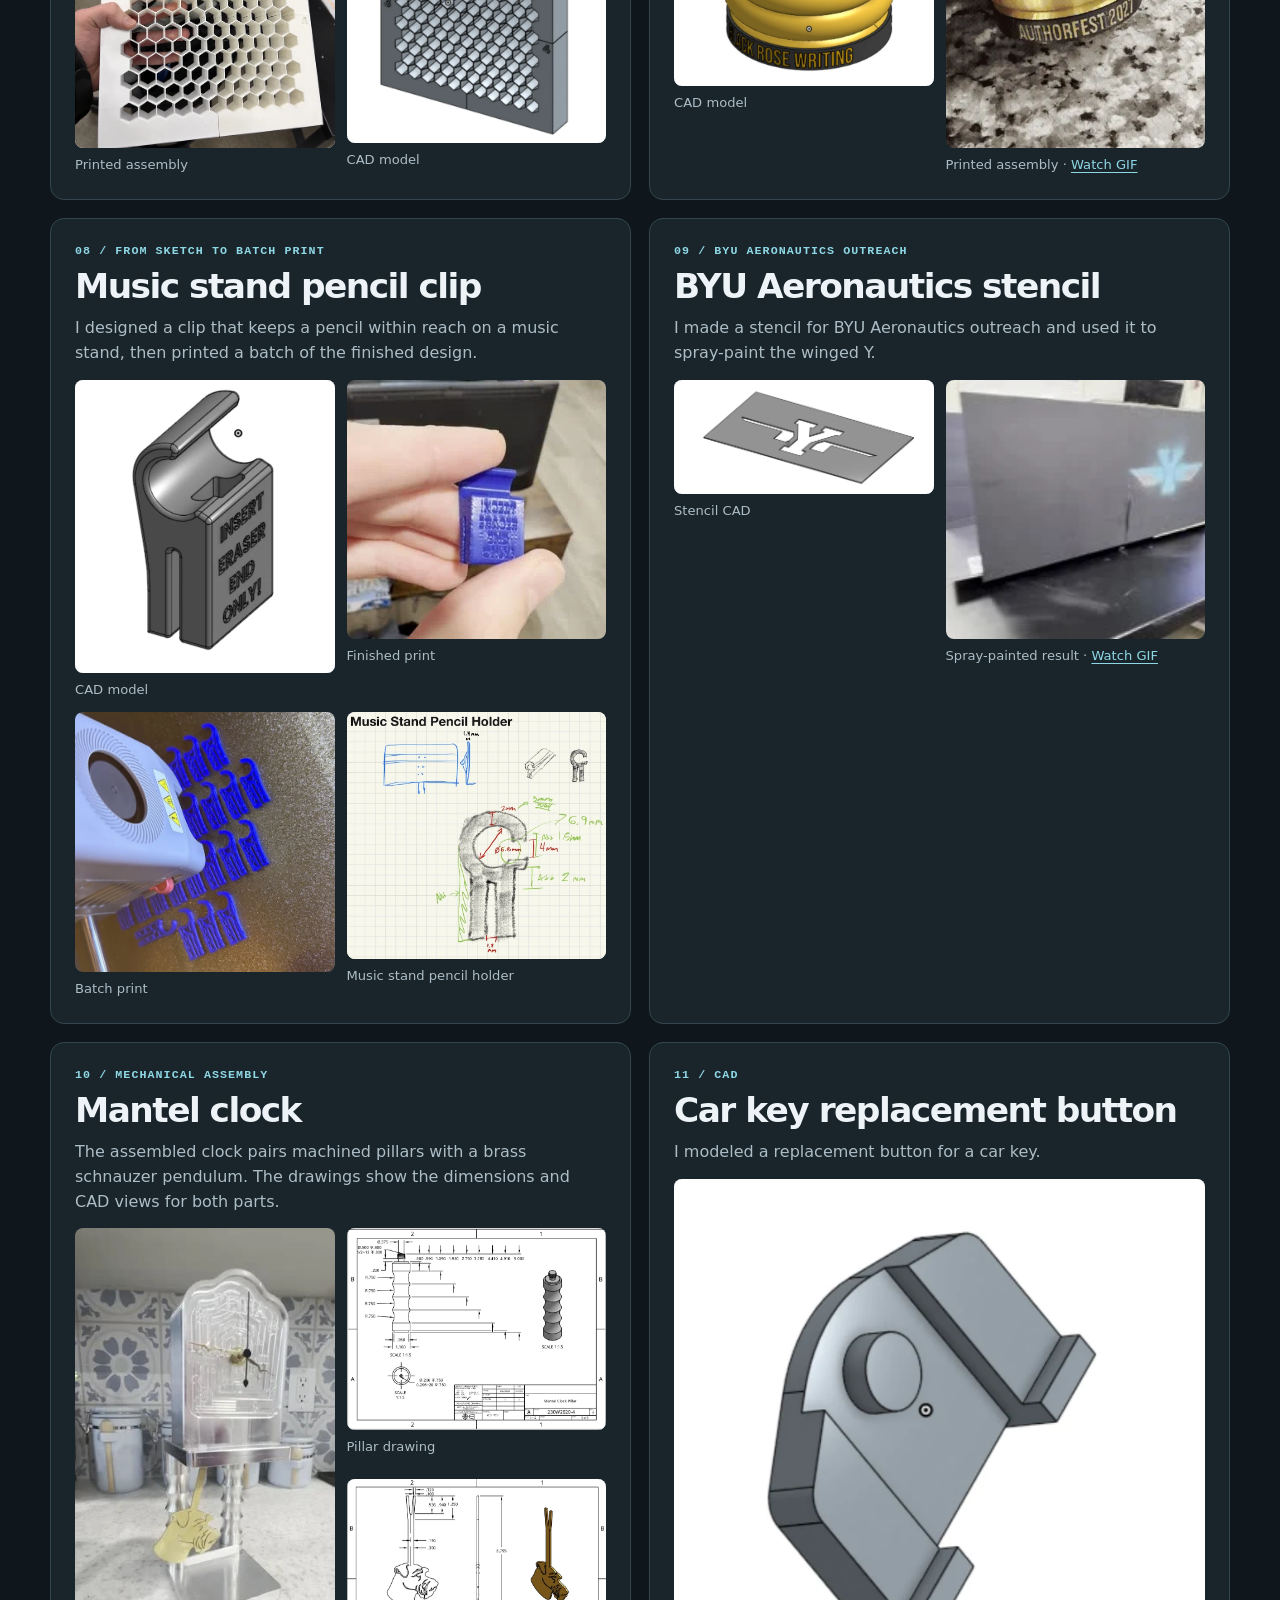
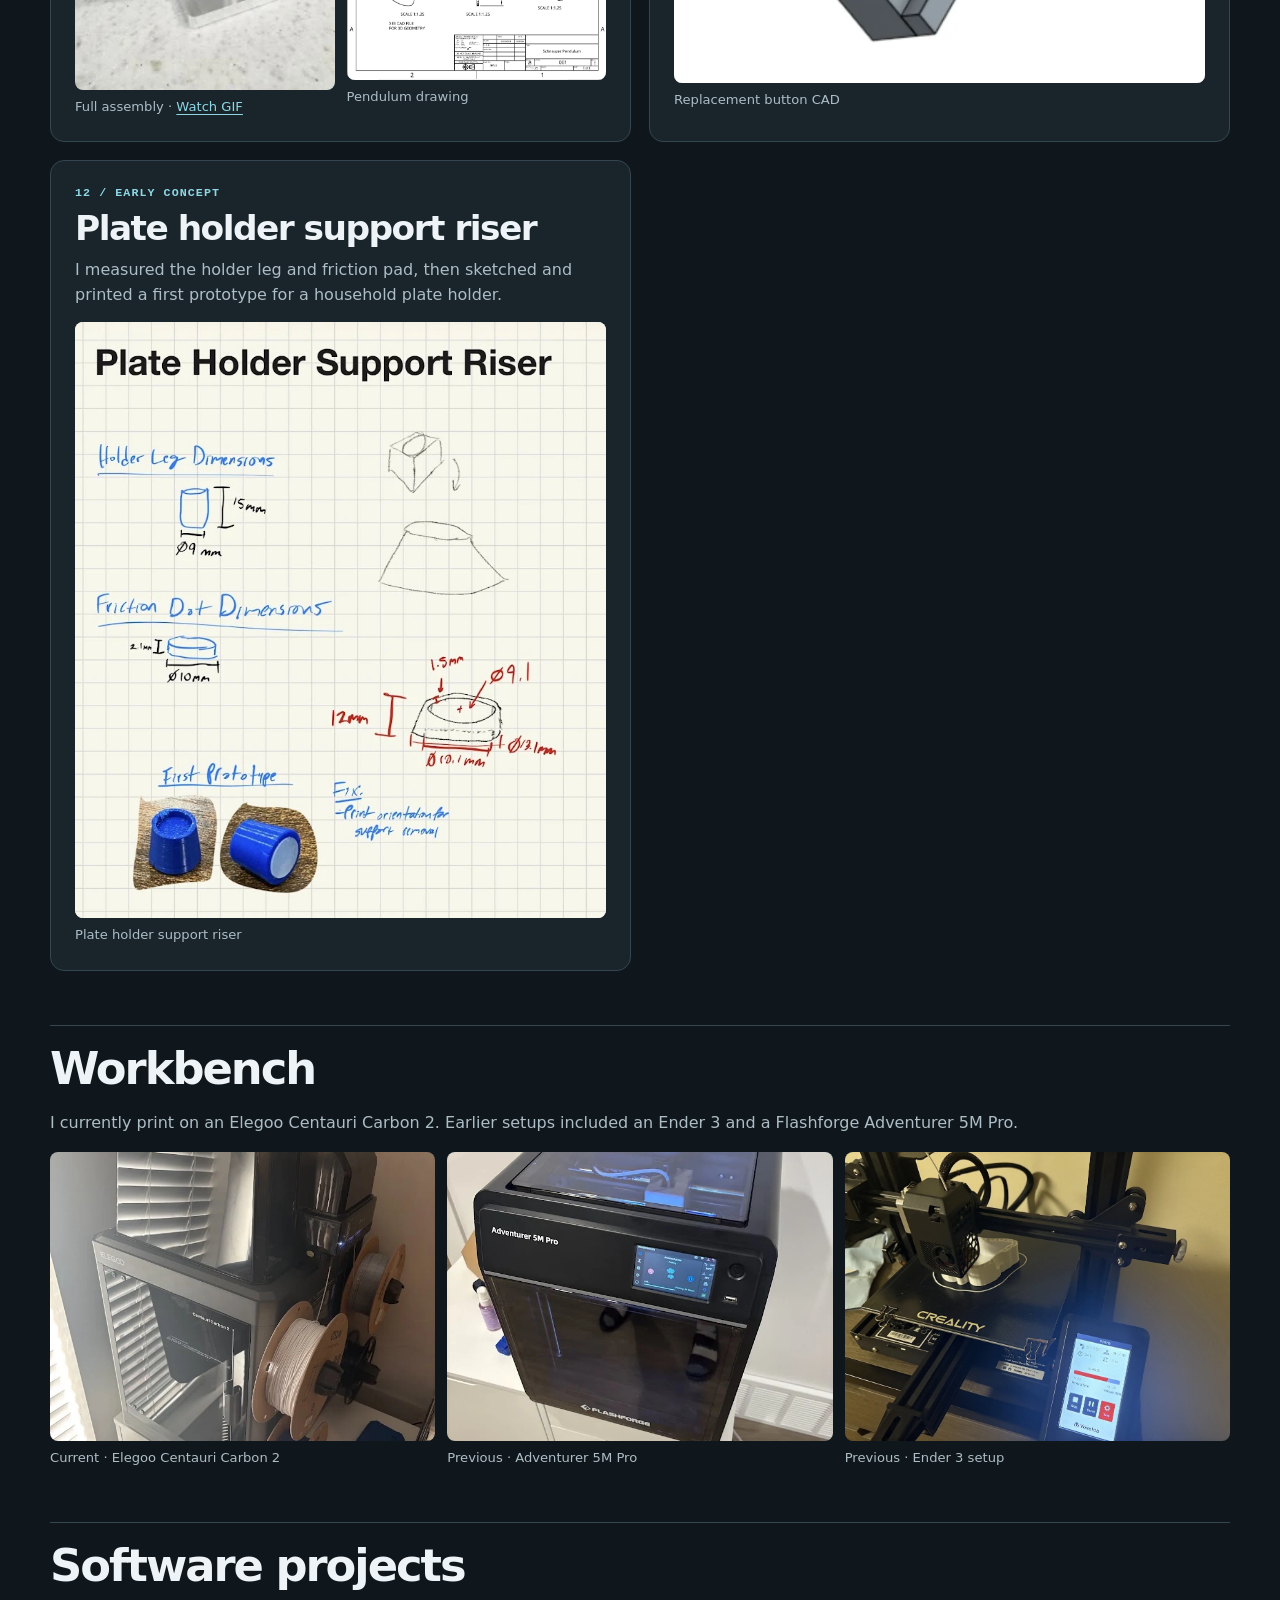
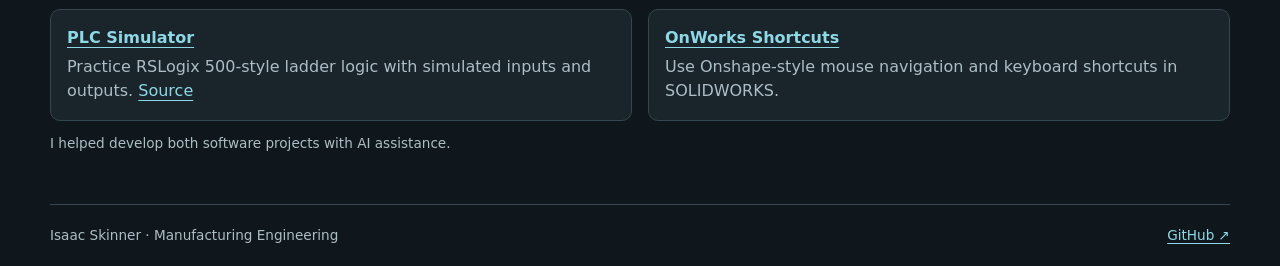
==== commit 8f937a3b: "Group drone projects and tighten gallery spacing" ====
--- a/index.html
+++ b/index.html
@@ -28,34 +28,44 @@
 <article class="card wide" id="toolbox">
   <div class="copy"><p class="eyebrow">02 / BYU Manufacturing Engineering · In fabrication</p><h3>Sheet metal toolbox</h3><p>I designed this 20-gauge mild steel toolbox for a BYU manufacturing engineering class and am currently fabricating it. Fitting the piano hinge showed how small alignment changes affect the way the lid closes.</p></div>
   <div class="gallery"><figure class="photo"><a href="assets/toolbox-build.webp"><img src="assets/toolbox-build.webp" alt="Partially assembled steel toolbox with its handle beside it" width="1115" height="836"></a><figcaption>Current fabrication stage</figcaption></figure><figure class="cad"><a href="assets/toolbox-cad.webp"><img src="assets/toolbox-cad.webp" alt="CAD assembly of the toolbox with its handle and latch" width="930" height="580"></a><figcaption>CAD assembly</figcaption></figure></div>
-</article><article class="card" id="wind-tunnel">
-  <div class="copy"><p class="eyebrow">03 / BYU Aeronautics outreach</p><h3>Wind tunnel honeycomb</h3><p>I modeled and 3D printed a four-section honeycomb to straighten airflow in a small wind tunnel for school outreach demonstrations.</p></div>
+</article>
+<article class="card wide" id="fpv">
+  <div class="copy"><p class="eyebrow">03 / Aircraft builds</p><h3>FPV builds</h3><p>A selection of FPV quads I’ve built, with a closer look at the electronics inside a fixed-wing aircraft.</p></div>
+  <div class="gallery"><figure class="photo"><a href="assets/fpv-orange.webp"><img src="assets/fpv-orange.webp" alt="FPV quad with orange propellers" width="1110" height="836" loading="lazy"></a><figcaption>Quad with orange props</figcaption></figure><figure class="photo"><a href="assets/fpv-pair.webp"><img src="assets/fpv-pair.webp" alt="Two FPV quads with mint propellers and visible wiring" width="1115" height="836" loading="lazy"></a><figcaption>Two quad builds</figcaption></figure><figure class="photo"><a href="assets/fpv-purple.webp"><img src="assets/fpv-purple.webp" alt="Handheld FPV quad with purple propellers" width="627" height="836" loading="lazy"></a><figcaption>Quad with purple props</figcaption></figure><figure class="photo"><a href="assets/aircraft.webp"><img src="assets/aircraft.webp" alt="Open fixed-wing fuselage showing wiring and electronics" width="1115" height="836" loading="lazy"></a><figcaption>Fixed-wing electronics bay</figcaption></figure></div>
+</article>
+<article class="card" id="whoop">
+  <div class="copy"><p class="eyebrow">04 / FPV · Additive manufacturing</p><h3>Tiny Whoop</h3><p>I built this palm-sized FPV quad and made custom parts for it in PLA and TPU.</p></div>
+  <div class="gallery"><figure class="whoop"><a href="assets/whoop.webp"><img src="assets/whoop.webp" alt="Ducted Tiny Whoop quadcopter held in one hand" width="627" height="836" loading="lazy"></a><figcaption>Assembled quad</figcaption></figure></div>
+</article>
+<article class="card" id="drone-frame">
+  <div class="copy"><p class="eyebrow">05 / Additive manufacturing</p><h3>Experimental drone frame</h3><p>I used 3D printing to prototype an experimental drone frame.</p></div>
+  <div class="gallery"><figure class="photo"><a href="assets/drone-frame.webp"><img src="assets/drone-frame.webp" alt="Blue drone frame components on the build plate during printing" width="627" height="836" loading="lazy"></a><figcaption>Frame prototype on the build plate</figcaption></figure></div>
+</article>
+<article class="card" id="wind-tunnel">
+  <div class="copy"><p class="eyebrow">06 / BYU Aeronautics outreach</p><h3>Wind tunnel honeycomb</h3><p>I modeled and 3D printed a four-section honeycomb to straighten airflow in a small wind tunnel for school outreach demonstrations.</p></div>
   <div class="gallery"><figure class=""><a href="assets/honeycomb-print.webp"><img src="assets/honeycomb-print.webp" alt="Four assembled sections of the white printed honeycomb" width="627" height="836" loading="lazy"></a><figcaption>Printed assembly</figcaption></figure><figure class="cad"><a href="assets/honeycomb-cad.webp"><img src="assets/honeycomb-cad.webp" alt="CAD model of the four numbered honeycomb sections" width="645" height="634" loading="lazy"></a><figcaption>CAD model</figcaption></figure></div>
-</article><article class="card" id="beehive">
-  <div class="copy"><p class="eyebrow">04 / Client project</p><h3>Beehive spinner</h3><p>I designed and 3D printed a beehive-shaped spinning toy for a client to use at a book convention.</p></div>
+</article>
+<article class="card" id="beehive">
+  <div class="copy"><p class="eyebrow">07 / Client project</p><h3>Beehive spinner</h3><p>I designed and 3D printed a beehive-shaped spinning toy for a client to use at a book convention.</p></div>
   <div class="gallery"><figure class="cad"><a href="assets/beehive-cad.webp"><img src="assets/beehive-cad.webp" alt="Gold beehive CAD model on a Black Rose Writing base" width="689" height="524" loading="lazy"></a><figcaption>CAD model</figcaption></figure><figure class=""><a href="assets/beehive-demo.webp"><img src="assets/beehive-demo.webp" alt="The assembled printed beehive toy" width="420" height="746" loading="lazy"></a><figcaption>Printed assembly · <a href="assets/beehive-demo.gif">Watch GIF</a></figcaption></figure></div>
-</article><article class="card" id="whoop">
-  <div class="copy"><p class="eyebrow">05 / FPV · Additive manufacturing</p><h3>Tiny Whoop</h3><p>I built this palm-sized FPV quad and made custom parts for it in PLA and TPU.</p></div>
-  <div class="gallery"><figure class="whoop"><a href="assets/whoop.webp"><img src="assets/whoop.webp" alt="Ducted Tiny Whoop quadcopter held in one hand" width="627" height="836" loading="lazy"></a><figcaption>Assembled quad</figcaption></figure></div>
-</article><article class="card" id="pencil-clip">
-  <div class="copy"><p class="eyebrow">06 / From sketch to batch print</p><h3>Music stand pencil clip</h3><p>I designed a clip that keeps a pencil within reach on a music stand, then printed a batch of the finished design.</p></div>
+</article>
+<article class="card" id="pencil-clip">
+  <div class="copy"><p class="eyebrow">08 / From sketch to batch print</p><h3>Music stand pencil clip</h3><p>I designed a clip that keeps a pencil within reach on a music stand, then printed a batch of the finished design.</p></div>
   <div class="gallery"><figure class="cad"><a href="assets/pencil-clip-cad.webp"><img src="assets/pencil-clip-cad.webp" alt="CAD model of the pencil clip with an eraser-end instruction" width="516" height="583" loading="lazy"></a><figcaption>CAD model</figcaption></figure><figure class="photo"><a href="assets/pencil-clip-finished.webp"><img src="assets/pencil-clip-finished.webp" alt="Finished blue pencil clip held in hand" width="300" height="534" loading="lazy"></a><figcaption>Finished print</figcaption></figure><figure class="photo"><a href="assets/pencil-clip-batch.webp"><img src="assets/pencil-clip-batch.webp" alt="Rows of blue pencil clips printing on one build plate" width="627" height="836" loading="lazy"></a><figcaption>Batch print</figcaption></figure><figure class="sketch"><a href="assets/pencil.webp"><img src="assets/pencil.webp" alt="Annotated sketch of a clip-on pencil holder" width="878" height="836" loading="lazy"></a><figcaption>Music stand pencil holder</figcaption></figure></div>
-</article><article class="card wide" id="fpv">
-  <div class="copy"><p class="eyebrow">07 / Aircraft builds</p><h3>FPV builds</h3><p>A selection of FPV quads I’ve built, with a closer look at the electronics inside a fixed-wing aircraft.</p></div>
-  <div class="gallery"><figure class="photo"><a href="assets/fpv-orange.webp"><img src="assets/fpv-orange.webp" alt="FPV quad with orange propellers" width="1110" height="836" loading="lazy"></a><figcaption>Quad with orange props</figcaption></figure><figure class="photo"><a href="assets/fpv-pair.webp"><img src="assets/fpv-pair.webp" alt="Two FPV quads with mint propellers and visible wiring" width="1115" height="836" loading="lazy"></a><figcaption>Two quad builds</figcaption></figure><figure class="photo"><a href="assets/fpv-purple.webp"><img src="assets/fpv-purple.webp" alt="Handheld FPV quad with purple propellers" width="627" height="836" loading="lazy"></a><figcaption>Quad with purple props</figcaption></figure><figure class="photo"><a href="assets/aircraft.webp"><img src="assets/aircraft.webp" alt="Open fixed-wing fuselage showing wiring and electronics" width="1115" height="836" loading="lazy"></a><figcaption>Fixed-wing electronics bay</figcaption></figure></div>
-</article><article class="card" id="stencil">
-  <div class="copy"><p class="eyebrow">08 / BYU Aeronautics outreach</p><h3>BYU Aeronautics stencil</h3><p>I made a stencil for BYU Aeronautics outreach and used it to spray-paint the winged Y.</p></div>
+</article>
+<article class="card" id="stencil">
+  <div class="copy"><p class="eyebrow">09 / BYU Aeronautics outreach</p><h3>BYU Aeronautics stencil</h3><p>I made a stencil for BYU Aeronautics outreach and used it to spray-paint the winged Y.</p></div>
   <div class="gallery"><figure class="cad"><a href="assets/stencil-cad.webp"><img src="assets/stencil-cad.webp" alt="CAD model of the winged Y stencil" width="1089" height="478" loading="lazy"></a><figcaption>Stencil CAD</figcaption></figure><figure class="photo"><a href="assets/stencil-demo.webp"><img src="assets/stencil-demo.webp" alt="Blue winged Y spray-painted on a dark panel" width="300" height="168" loading="lazy"></a><figcaption>Spray-painted result · <a href="assets/stencil-demo.gif">Watch GIF</a></figcaption></figure></div>
-</article><article class="card" id="clock">
-  <div class="copy"><p class="eyebrow">09 / Mechanical assembly</p><h3>Mantel clock</h3><p>The assembled clock pairs machined pillars with a brass schnauzer pendulum. The drawings show the dimensions and CAD views for both parts.</p></div>
+</article>
+<article class="card" id="clock">
+  <div class="copy"><p class="eyebrow">10 / Mechanical assembly</p><h3>Mantel clock</h3><p>The assembled clock pairs machined pillars with a brass schnauzer pendulum. The drawings show the dimensions and CAD views for both parts.</p></div>
   <div class="gallery"><figure class="photo"><a href="assets/clock-demo.webp"><img src="assets/clock-demo.webp" alt="Assembled mantel clock with a brass schnauzer pendulum" width="300" height="534" loading="lazy"></a><figcaption>Full assembly · <a href="assets/clock-demo.gif">Watch GIF</a></figcaption></figure><figure class="cad"><a href="assets/clock-pillar.webp"><img src="assets/clock-pillar.webp" alt="Dimensioned drawing and CAD view of the mantel clock pillar" width="841" height="653" loading="lazy"></a><figcaption>Pillar drawing</figcaption></figure><figure class="cad"><a href="assets/clock-pendulum.webp"><img src="assets/clock-pendulum.webp" alt="Dimensioned drawing and CAD view of the schnauzer pendulum" width="831" height="644" loading="lazy"></a><figcaption>Pendulum drawing</figcaption></figure></div>
-</article><article class="card" id="key-button">
-  <div class="copy"><p class="eyebrow">10 / CAD</p><h3>Car key replacement button</h3><p>I modeled a replacement button for a car key.</p></div>
+</article>
+<article class="card" id="key-button">
+  <div class="copy"><p class="eyebrow">11 / CAD</p><h3>Car key replacement button</h3><p>I modeled a replacement button for a car key.</p></div>
   <div class="gallery"><figure class="cad"><a href="assets/key-button.webp"><img src="assets/key-button.webp" alt="CAD model of a car key button with retention tabs" width="600" height="570" loading="lazy"></a><figcaption>Replacement button CAD</figcaption></figure></div>
-</article><article class="card" id="drone-frame">
-  <div class="copy"><p class="eyebrow">11 / Additive manufacturing</p><h3>Experimental drone frame</h3><p>I used 3D printing to prototype an experimental drone frame.</p></div>
-  <div class="gallery"><figure class="photo"><a href="assets/drone-frame.webp"><img src="assets/drone-frame.webp" alt="Blue drone frame components on the build plate during printing" width="627" height="836" loading="lazy"></a><figcaption>Frame prototype on the build plate</figcaption></figure></div>
-</article><article class="card" id="sketches">
+</article>
+<article class="card" id="sketches">
   <div class="copy"><p class="eyebrow">12 / Early concept</p><h3>Plate holder support riser</h3><p>I measured the holder leg and friction pad, then sketched and printed a first prototype for a household plate holder.</p></div>
   <div class="gallery"><figure class="sketch"><a href="assets/riser.webp"><img src="assets/riser.webp" alt="Dimensioned plate holder riser sketch with prototype photos" width="744" height="836" loading="lazy"></a><figcaption>Plate holder support riser</figcaption></figure></div>
 </article></div>
--- a/portfolio.css
+++ b/portfolio.css
@@ -29,22 +29,20 @@
 .section-head { border-top: 1px solid var(--line); padding: 19px 0; }
 section + section { margin-top: 54px; }
 .projects { display: grid; grid-template-columns: repeat(2, minmax(0, 1fr)); gap: 18px; }
-.card { display: flex; flex-direction: column; justify-content: space-between; gap: 20px; border: 1px solid var(--line); background: #19242b; border-radius: 14px; padding: clamp(14px, 2vw, 24px); }
+.card { display: flex; flex-direction: column; gap: 14px; border: 1px solid var(--line); background: #19242b; border-radius: 14px; padding: clamp(14px, 2vw, 24px); }
 .card.wide { grid-column: 1 / -1; }
 .copy > p:last-child, .intro > p:last-child, .section-intro, .software dd, .note { color: var(--muted); }
 .copy > p:last-child { max-width: 68ch; }
-.gallery { display: grid; grid-auto-columns: minmax(0, 1fr); grid-auto-flow: column; gap: 12px; }
+.gallery { display: grid; grid-auto-columns: minmax(0, 1fr); grid-auto-flow: column; gap: 12px; align-items: start; }
 figure { min-width: 0; margin: 0; }
 figure > a { display: block; border-radius: 8px; overflow: hidden; background: #f1f4f5; }
 figure img { display: block; width: 100%; height: auto; aspect-ratio: 1 / 1; object-fit: cover; }
-figure.cad img, figure.sketch img { object-fit: contain; }
+figure.cad img, figure.sketch img { aspect-ratio: auto; object-fit: contain; }
 figure.cad > a { background: #fff; box-shadow: inset 0 0 0 1px var(--line); }
-figure.cad img { padding: 8px; }
-:is(#bend-gauge, #toolbox) img, #fpv img { aspect-ratio: 4 / 3; }
-:is(#bend-gauge, #toolbox) .gallery { grid-template-columns: 1.3fr 1fr; align-items: end; }
-:is(#bend-gauge, #toolbox) img { height: clamp(200px, 32vw, 390px); }
+:is(#bend-gauge, #toolbox) .photo img, #fpv img { aspect-ratio: 4 / 3; }
+:is(#bend-gauge, #toolbox) .gallery { grid-template-columns: repeat(2, minmax(0, 1fr)); }
 #wind-tunnel .gallery figure:first-child img { object-position: center 75%; }
-.whoop img { aspect-ratio: 2 / 1; object-position: center 46%; }
+#whoop img, #drone-frame img { aspect-ratio: 4 / 3; object-position: center 46%; }
 figcaption { margin-top: 7px; color: var(--muted); font-size: .82rem; }
 .section-intro { margin: 0 0 16px; }
 .printers img { aspect-ratio: 4 / 3; }
@@ -57,8 +55,6 @@
 @media (max-width: 720px) {
   .shell { width: calc(100% - 32px); }
   .projects, .software { grid-template-columns: 1fr; }
-  :is(#bend-gauge, #toolbox) .gallery { grid-template-columns: repeat(2, minmax(0, 1fr)); }
-  :is(#bend-gauge, #toolbox) img { height: auto; }
   #fpv .gallery, .printers { grid-auto-flow: row; grid-template-columns: repeat(2, minmax(0, 1fr)); }
 }
 @media (max-width: 380px) {
